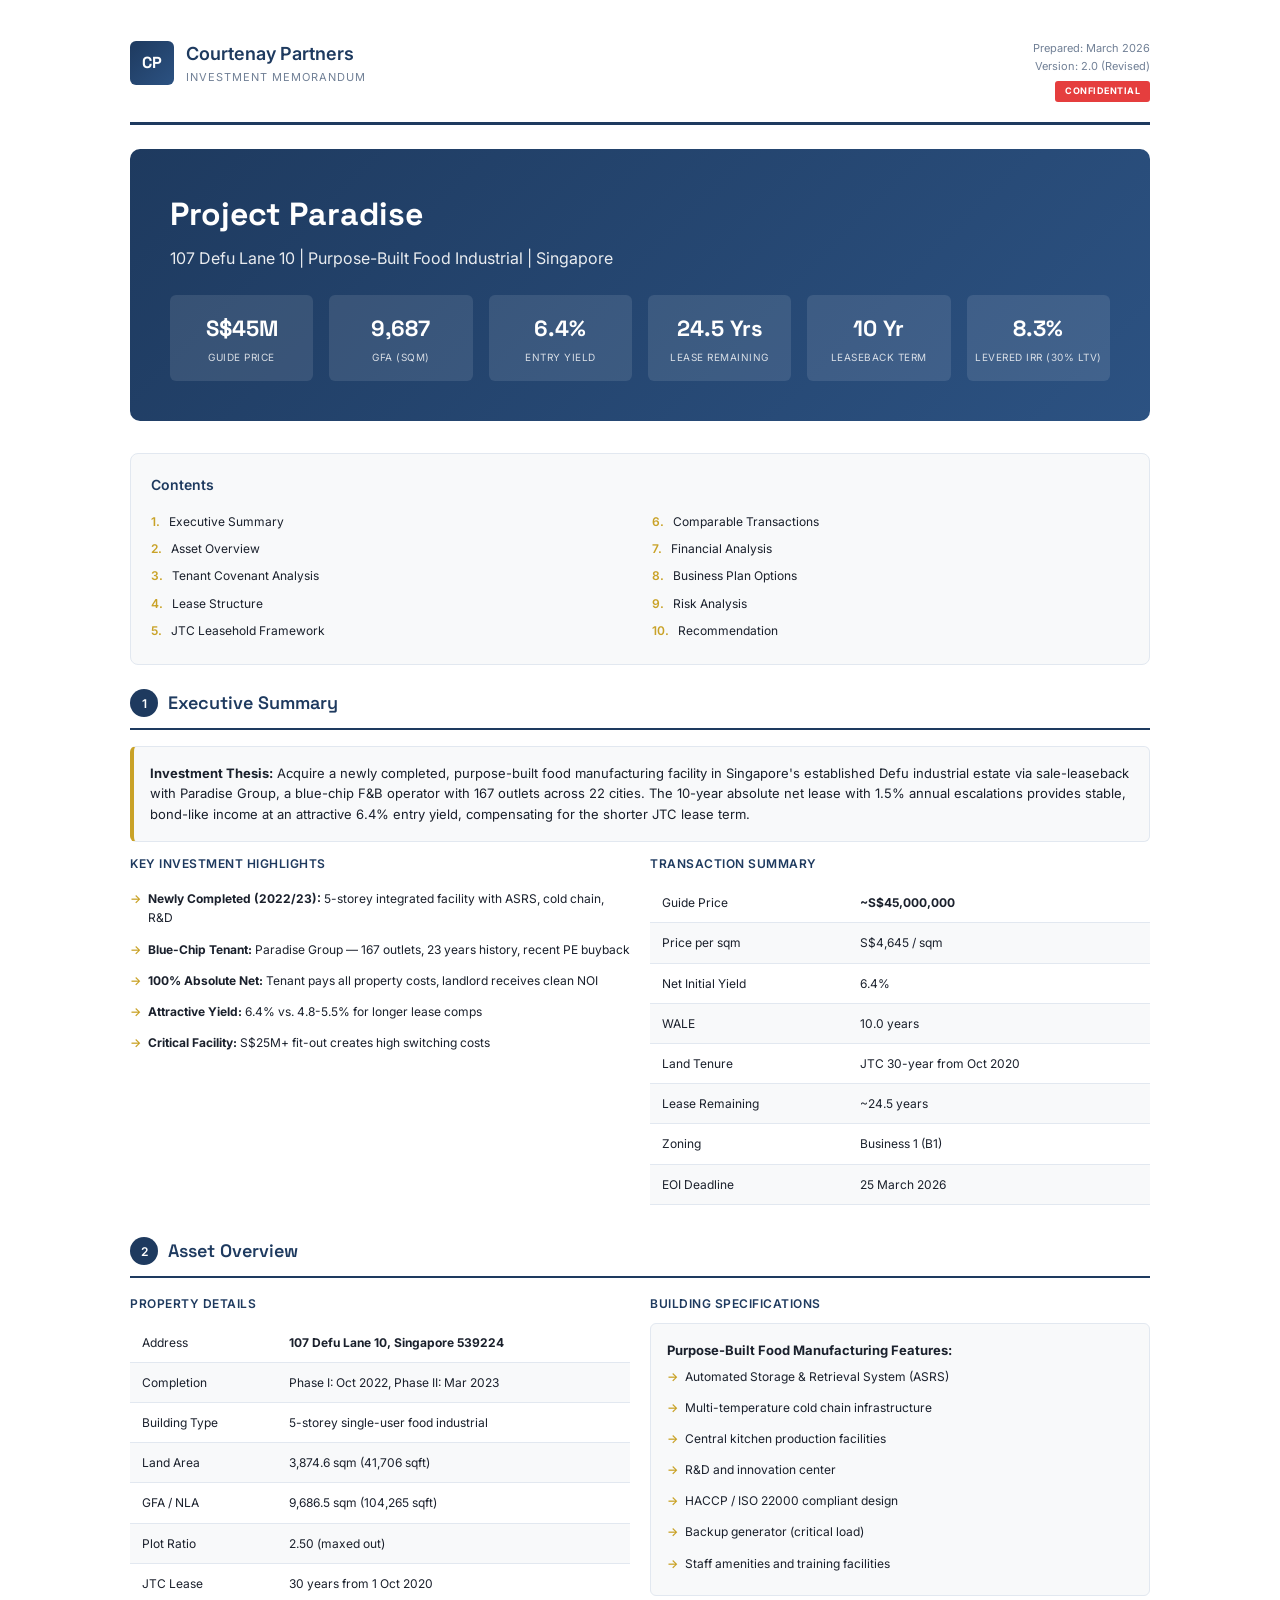
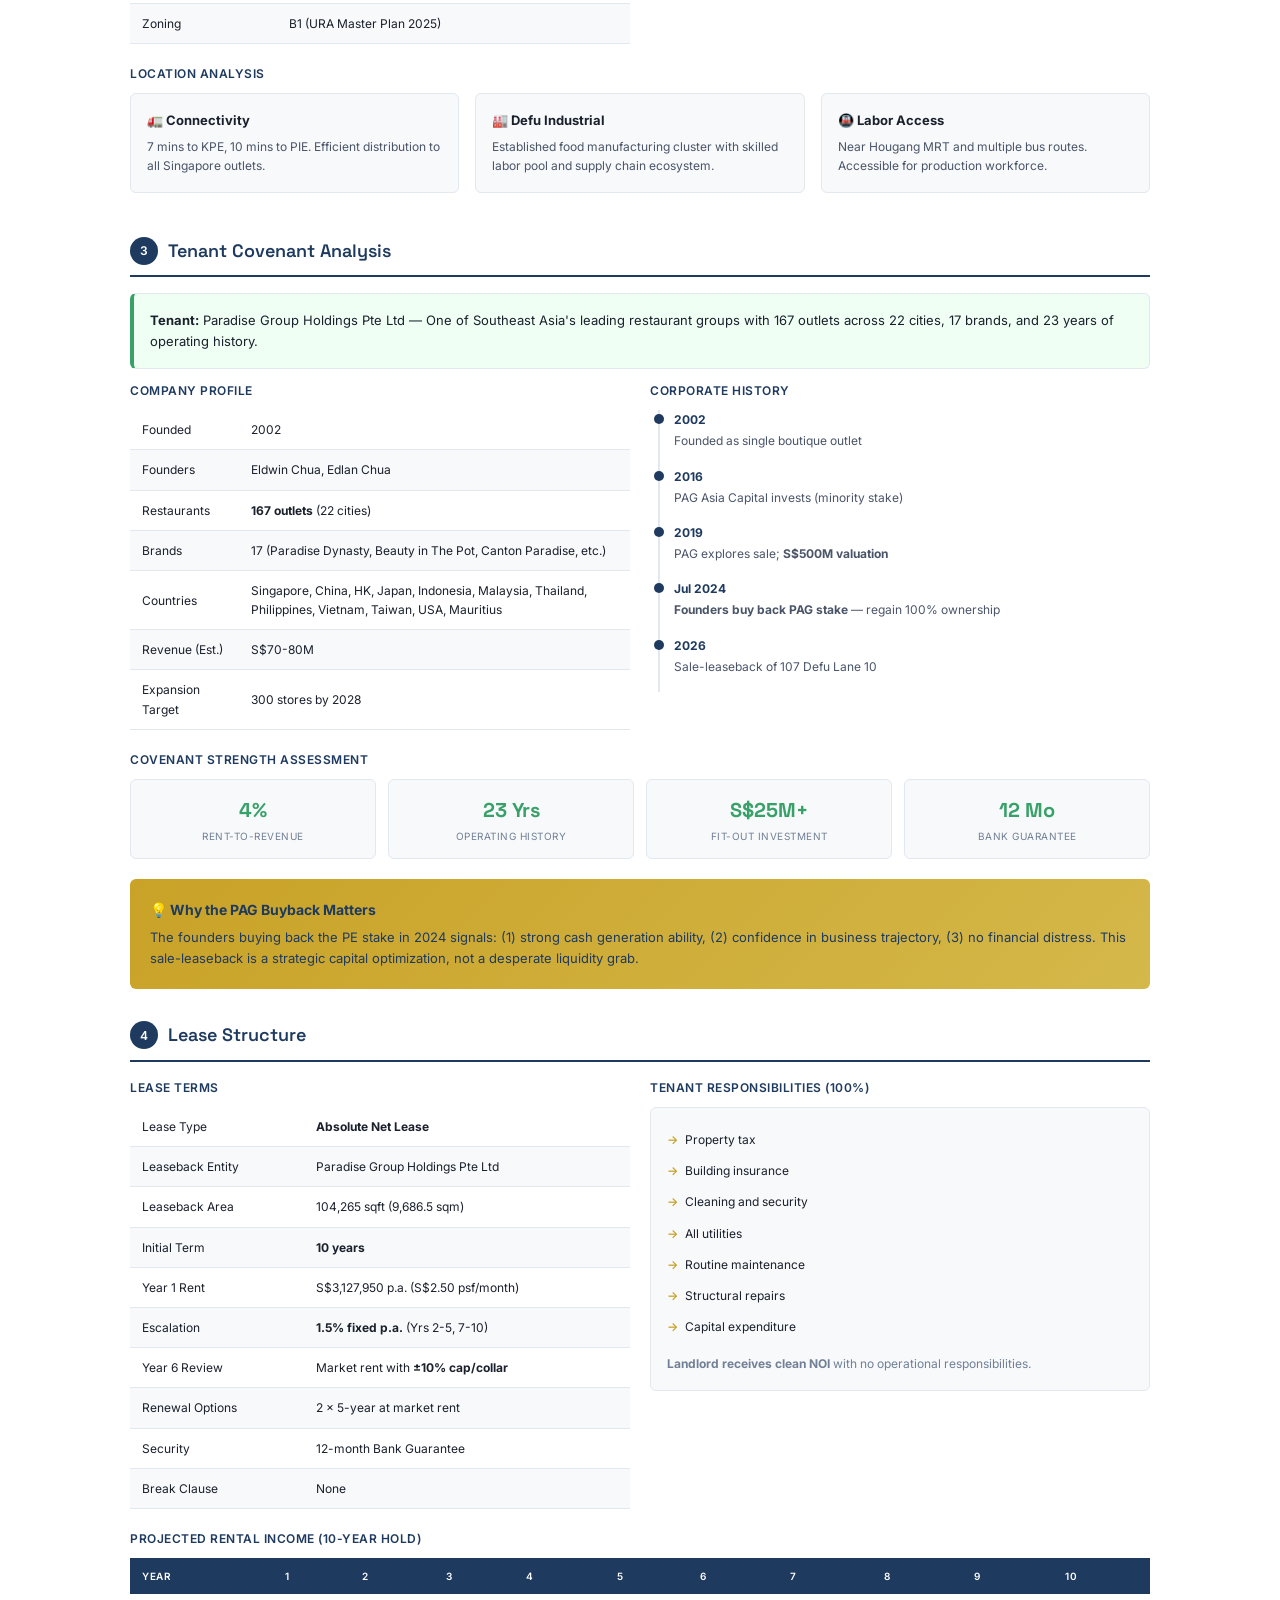
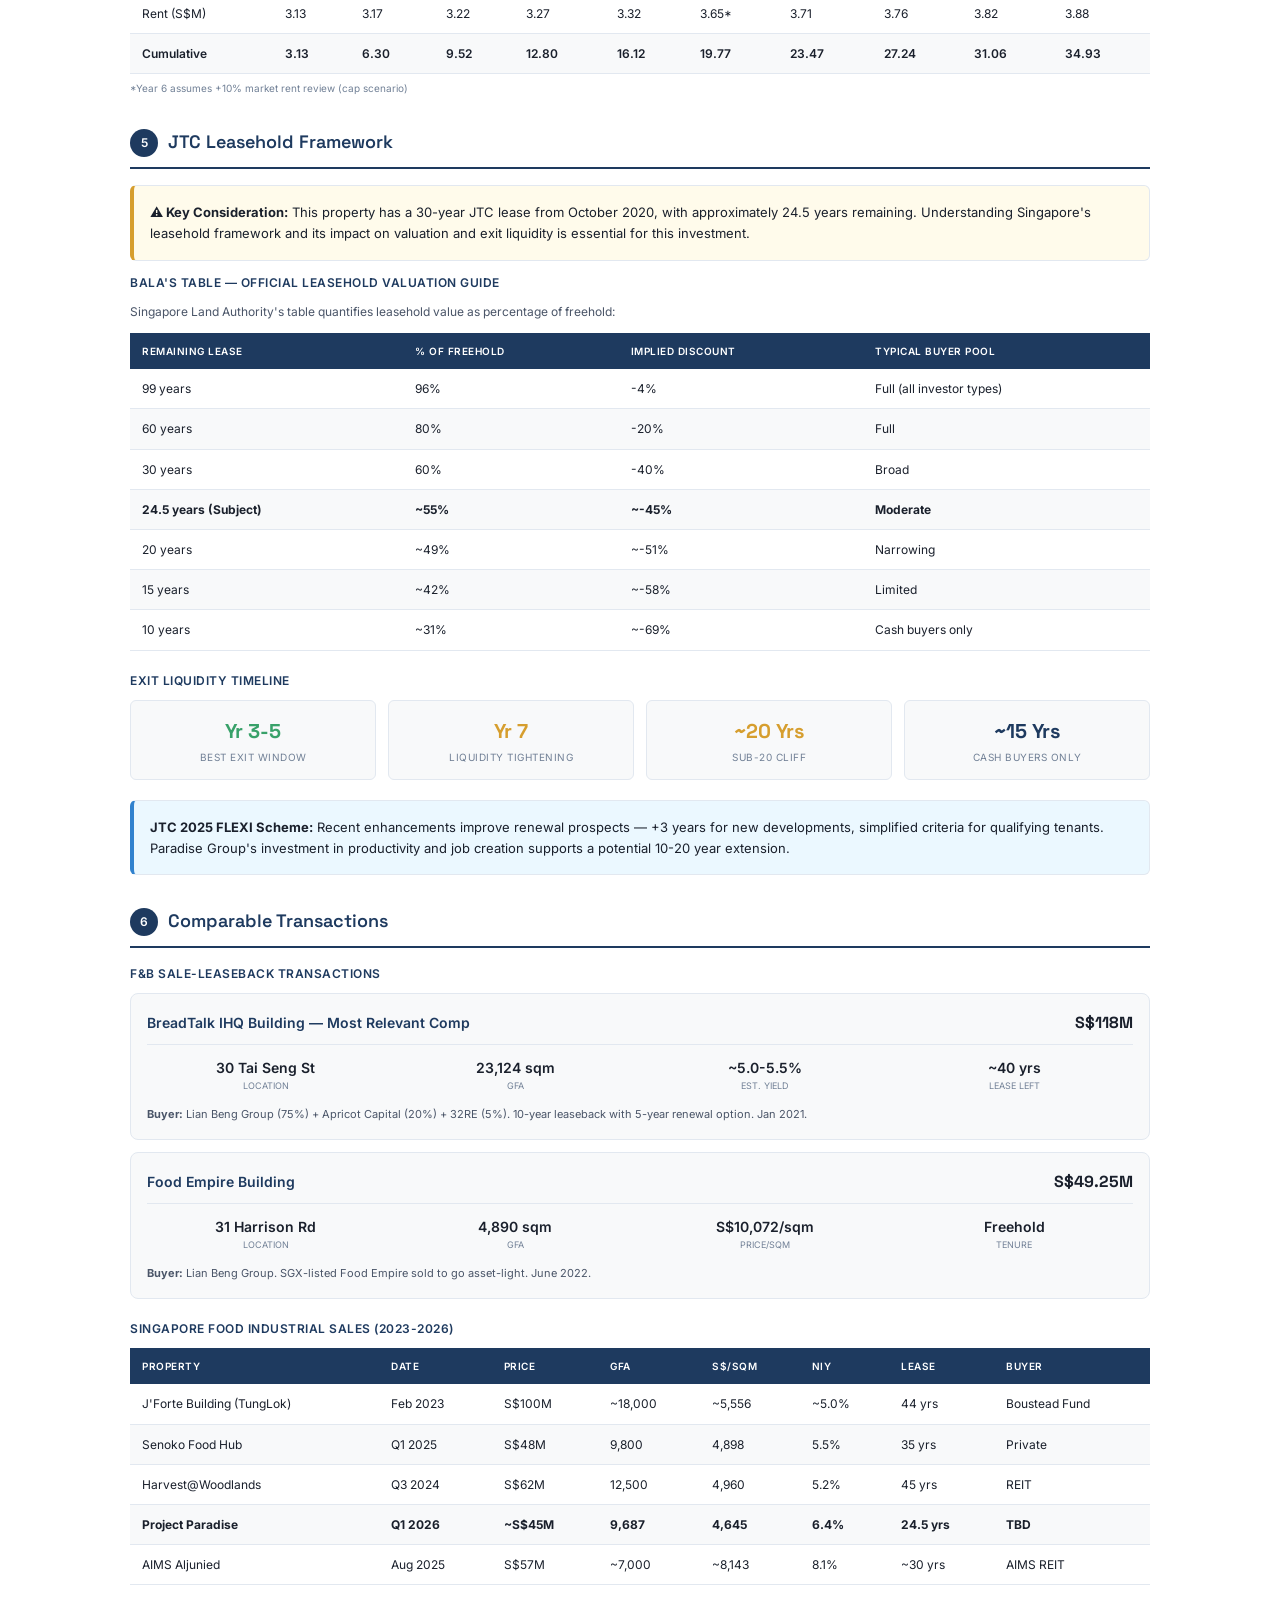
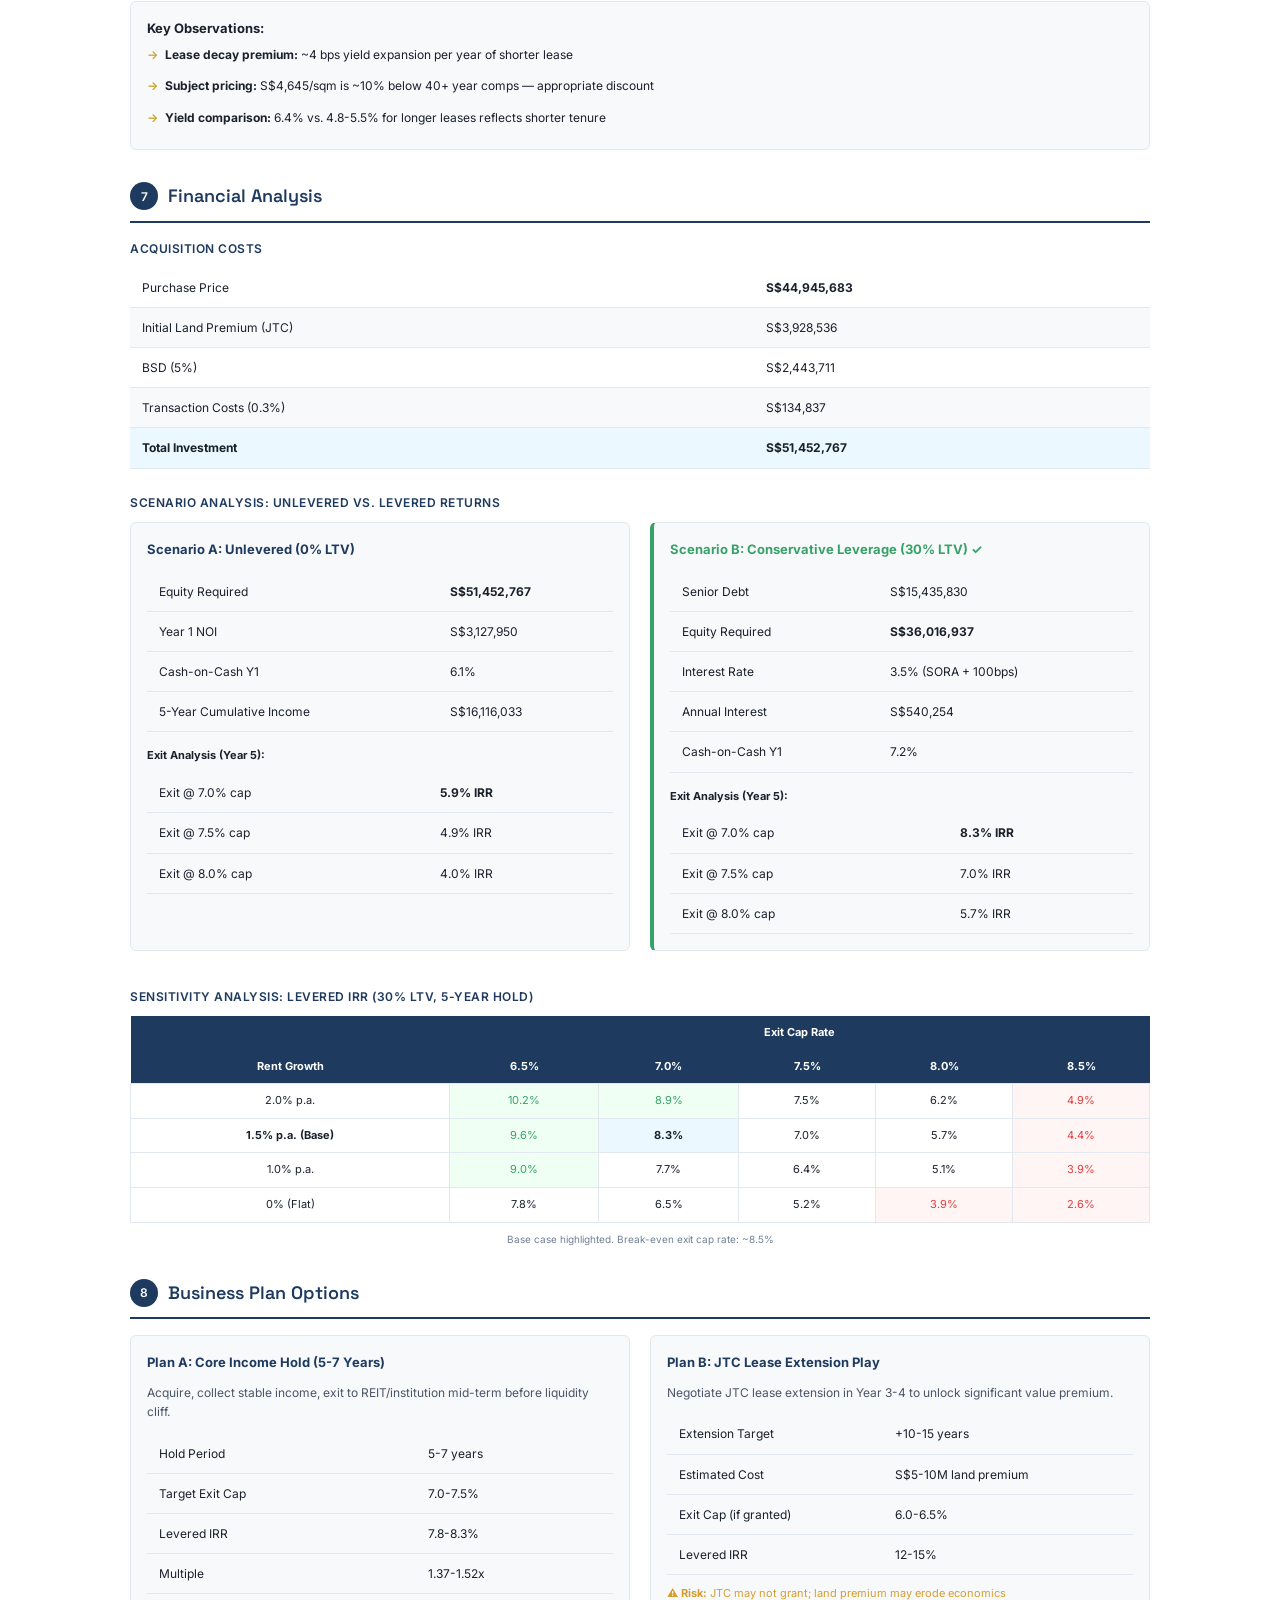
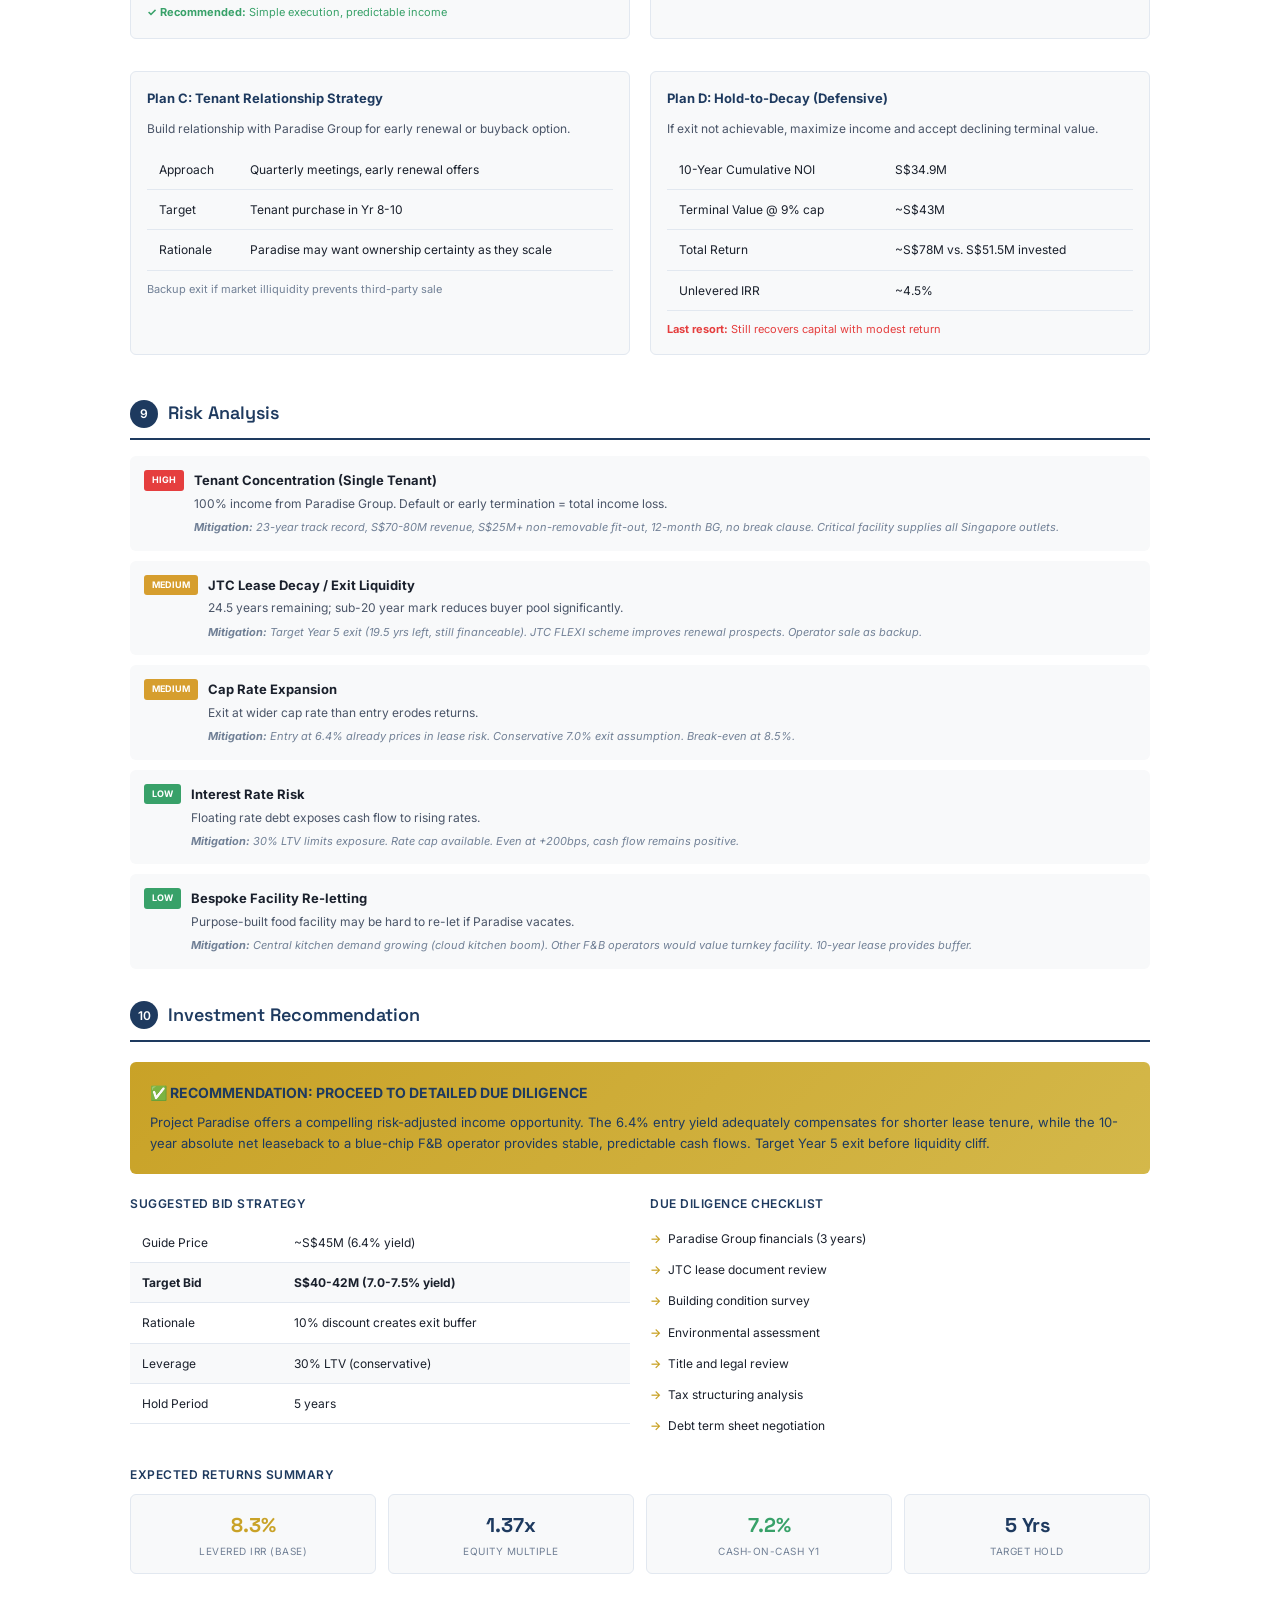
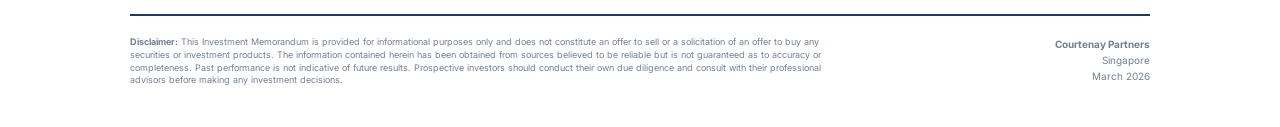
==== im-paradise.html @ b2485e60 "Add comprehensive Project Paradise IM with corrected data, comps, covenant analysis, business plans" ====
<!DOCTYPE html>
<html lang="en">
<head>
    <meta charset="UTF-8">
    <meta name="viewport" content="width=device-width, initial-scale=1.0">
    <title>Project Paradise | Investment Memorandum | Courtenay Partners</title>
    <link rel="preconnect" href="https://fonts.googleapis.com">
    <link rel="preconnect" href="https://fonts.gstatic.com" crossorigin>
    <link href="https://fonts.googleapis.com/css2?family=Space+Grotesk:wght@300;400;500;600;700&family=Inter:wght@300;400;500;600;700&family=JetBrains+Mono:wght@400;500&display=swap" rel="stylesheet">
    <style>
        :root {
            --primary: #1e3a5f;
            --primary-light: #2c5282;
            --accent: #c9a227;
            --accent-light: #d4b84a;
            --bg: #ffffff;
            --bg-alt: #f8f9fa;
            --bg-dark: #1e3a5f;
            --text: #1a202c;
            --text-light: #4a5568;
            --text-muted: #718096;
            --border: #e2e8f0;
            --success: #38a169;
            --warning: #d69e2e;
            --danger: #e53e3e;
            --info: #3182ce;
        }

        * { margin: 0; padding: 0; box-sizing: border-box; }

        body {
            font-family: 'Inter', -apple-system, BlinkMacSystemFont, sans-serif;
            background: var(--bg);
            color: var(--text);
            line-height: 1.6;
            font-size: 13px;
        }

        .page {
            max-width: 1100px;
            margin: 0 auto;
            padding: 40px;
        }

        @media print {
            .page { padding: 20px; }
            .page-break { page-break-before: always; }
            .no-print { display: none; }
        }

        /* Header */
        .im-header {
            display: flex;
            justify-content: space-between;
            align-items: flex-start;
            padding-bottom: 20px;
            border-bottom: 3px solid var(--primary);
            margin-bottom: 24px;
        }

        .im-branding { display: flex; align-items: center; gap: 12px; }

        .im-logo {
            width: 44px; height: 44px;
            background: linear-gradient(135deg, var(--primary) 0%, var(--primary-light) 100%);
            border-radius: 6px;
            display: flex; align-items: center; justify-content: center;
            font-family: 'Space Grotesk', sans-serif;
            font-weight: 700; font-size: 16px; color: white;
        }

        .im-company { font-size: 18px; font-weight: 600; color: var(--primary); }
        .im-type { font-size: 11px; color: var(--text-muted); text-transform: uppercase; letter-spacing: 1px; }

        .im-meta { text-align: right; font-size: 11px; color: var(--text-muted); }

        .im-confidential {
            display: inline-block; padding: 3px 10px;
            background: var(--danger); color: white;
            font-size: 9px; font-weight: 700; text-transform: uppercase;
            letter-spacing: 0.5px; border-radius: 3px; margin-top: 6px;
        }

        /* Cover */
        .cover-section {
            background: linear-gradient(135deg, var(--primary) 0%, var(--primary-light) 100%);
            color: white; padding: 40px; border-radius: 10px; margin-bottom: 32px;
        }

        .cover-title { font-family: 'Space Grotesk', sans-serif; font-size: 32px; font-weight: 700; margin-bottom: 6px; }
        .cover-subtitle { font-size: 16px; opacity: 0.9; margin-bottom: 24px; }

        .cover-kpis { display: grid; grid-template-columns: repeat(6, 1fr); gap: 16px; }

        .cover-kpi {
            text-align: center; padding: 16px 8px;
            background: rgba(255,255,255,0.1); border-radius: 6px;
        }

        .cover-kpi-value { font-family: 'Space Grotesk', sans-serif; font-size: 22px; font-weight: 700; }
        .cover-kpi-label { font-size: 10px; text-transform: uppercase; letter-spacing: 0.5px; opacity: 0.8; margin-top: 2px; }

        /* Sections */
        .section { margin-bottom: 32px; }

        .section-header {
            display: flex; align-items: center; gap: 10px;
            margin-bottom: 16px; padding-bottom: 10px;
            border-bottom: 2px solid var(--primary);
        }

        .section-number {
            width: 28px; height: 28px;
            background: var(--primary); color: white; border-radius: 50%;
            display: flex; align-items: center; justify-content: center;
            font-weight: 600; font-size: 12px;
        }

        .section-title {
            font-family: 'Space Grotesk', sans-serif;
            font-size: 18px; font-weight: 600; color: var(--primary);
        }

        .subsection { margin-bottom: 20px; }

        .subsection-title {
            font-size: 12px; font-weight: 600; color: var(--primary);
            text-transform: uppercase; letter-spacing: 0.5px; margin-bottom: 10px;
        }

        /* Content Boxes */
        .content-box {
            background: var(--bg-alt); border: 1px solid var(--border);
            border-radius: 6px; padding: 16px; margin-bottom: 12px;
        }

        .content-box.highlight { border-left: 4px solid var(--accent); }
        .content-box.warning { border-left: 4px solid var(--warning); background: #fffbeb; }
        .content-box.success { border-left: 4px solid var(--success); background: #f0fff4; }
        .content-box.info { border-left: 4px solid var(--info); background: #ebf8ff; }
        .content-box.danger { border-left: 4px solid var(--danger); background: #fff5f5; }

        /* Grids */
        .grid-2 { display: grid; grid-template-columns: repeat(2, 1fr); gap: 20px; }
        .grid-3 { display: grid; grid-template-columns: repeat(3, 1fr); gap: 16px; }
        .grid-4 { display: grid; grid-template-columns: repeat(4, 1fr); gap: 12px; }

        /* Tables */
        .data-table { width: 100%; border-collapse: collapse; font-size: 12px; }

        .data-table th {
            background: var(--primary); color: white;
            padding: 10px 12px; text-align: left;
            font-weight: 600; font-size: 10px;
            text-transform: uppercase; letter-spacing: 0.5px;
        }

        .data-table td { padding: 10px 12px; border-bottom: 1px solid var(--border); }
        .data-table tr:nth-child(even) { background: var(--bg-alt); }
        .data-table tr:hover { background: #edf2f7; }
        .data-table .highlight-row { background: #ebf8ff; font-weight: 600; }
        .data-table .subject-row { background: #c6f6d5; font-weight: 700; }

        /* Metric Cards */
        .metric-card {
            background: var(--bg-alt); border: 1px solid var(--border);
            border-radius: 6px; padding: 14px; text-align: center;
        }

        .metric-value {
            font-family: 'Space Grotesk', sans-serif;
            font-size: 20px; font-weight: 700; color: var(--primary);
        }

        .metric-label {
            font-size: 10px; color: var(--text-muted);
            text-transform: uppercase; letter-spacing: 0.5px; margin-top: 2px;
        }

        .metric-card.accent .metric-value { color: var(--accent); }
        .metric-card.success .metric-value { color: var(--success); }
        .metric-card.warning .metric-value { color: var(--warning); }

        /* Risk Items */
        .risk-item {
            display: flex; align-items: flex-start; gap: 10px;
            padding: 14px; background: var(--bg-alt); border-radius: 6px; margin-bottom: 10px;
        }

        .risk-level {
            padding: 3px 8px; border-radius: 3px;
            font-size: 9px; font-weight: 700; text-transform: uppercase; white-space: nowrap;
        }

        .risk-level.high { background: var(--danger); color: white; }
        .risk-level.medium { background: var(--warning); color: white; }
        .risk-level.low { background: var(--success); color: white; }

        .risk-content h4 { font-size: 13px; margin-bottom: 3px; }
        .risk-content p { font-size: 12px; color: var(--text-light); margin-bottom: 6px; }
        .risk-mitigation { font-size: 11px; color: var(--text-muted); font-style: italic; }

        /* Callout */
        .callout {
            background: linear-gradient(135deg, var(--accent) 0%, var(--accent-light) 100%);
            color: var(--primary); padding: 20px; border-radius: 6px; margin: 20px 0;
        }

        .callout h4 { font-size: 14px; margin-bottom: 6px; }
        .callout p { font-size: 13px; }

        /* Lists */
        ul.styled-list { list-style: none; padding: 0; }

        ul.styled-list li {
            padding: 6px 0; padding-left: 18px; position: relative; font-size: 12px;
        }

        ul.styled-list li::before {
            content: "→"; position: absolute; left: 0;
            color: var(--accent); font-weight: 600;
        }

        /* Sensitivity Table */
        .sensitivity-table { width: 100%; border-collapse: collapse; font-size: 11px; text-align: center; }
        .sensitivity-table th { background: var(--primary); color: white; padding: 8px; }
        .sensitivity-table td { padding: 8px; border: 1px solid var(--border); }
        .sensitivity-table .base-case { background: #ebf8ff; font-weight: 700; }
        .sensitivity-table .upside { background: #f0fff4; color: var(--success); }
        .sensitivity-table .downside { background: #fff5f5; color: var(--danger); }

        /* Comp Card */
        .comp-card {
            background: var(--bg-alt); border: 1px solid var(--border);
            border-radius: 8px; padding: 16px; margin-bottom: 12px;
        }

        .comp-card-header {
            display: flex; justify-content: space-between; align-items: center;
            margin-bottom: 12px; padding-bottom: 8px; border-bottom: 1px solid var(--border);
        }

        .comp-card-title { font-weight: 600; font-size: 14px; color: var(--primary); }
        .comp-card-price { font-family: 'Space Grotesk', sans-serif; font-weight: 700; font-size: 16px; }

        .comp-card-grid { display: grid; grid-template-columns: repeat(4, 1fr); gap: 12px; }

        .comp-card-metric { text-align: center; }
        .comp-card-metric-value { font-weight: 600; font-size: 14px; }
        .comp-card-metric-label { font-size: 9px; color: var(--text-muted); text-transform: uppercase; }

        /* Timeline */
        .timeline { position: relative; padding-left: 24px; }
        .timeline::before {
            content: ''; position: absolute; left: 8px; top: 0; bottom: 0;
            width: 2px; background: var(--border);
        }

        .timeline-item { position: relative; padding-bottom: 16px; }
        .timeline-item::before {
            content: ''; position: absolute; left: -20px; top: 4px;
            width: 10px; height: 10px; background: var(--primary); border-radius: 50%;
        }

        .timeline-year { font-weight: 700; color: var(--primary); margin-bottom: 2px; font-size: 12px; }
        .timeline-content { font-size: 12px; color: var(--text-light); }

        /* Footer */
        .im-footer {
            margin-top: 40px; padding-top: 20px; border-top: 2px solid var(--primary);
            display: flex; justify-content: space-between; font-size: 10px; color: var(--text-muted);
        }

        .im-disclaimer { max-width: 70%; font-size: 9px; line-height: 1.4; }

        /* Print */
        @media print {
            body { font-size: 11px; }
            .cover-section { padding: 24px; }
            .cover-title { font-size: 24px; }
            .cover-kpis { grid-template-columns: repeat(3, 1fr); }
        }

        /* Responsive */
        @media (max-width: 768px) {
            .grid-2, .grid-3, .grid-4 { grid-template-columns: 1fr; }
            .cover-kpis { grid-template-columns: repeat(2, 1fr); }
        }

        /* TOC */
        .toc {
            background: var(--bg-alt); border: 1px solid var(--border);
            border-radius: 8px; padding: 20px; margin-bottom: 24px;
        }

        .toc-title { font-weight: 600; color: var(--primary); margin-bottom: 12px; font-size: 14px; }
        .toc-list { list-style: none; padding: 0; columns: 2; column-gap: 24px; }
        .toc-list li { padding: 4px 0; font-size: 12px; }
        .toc-list a { color: var(--text); text-decoration: none; }
        .toc-list a:hover { color: var(--primary); text-decoration: underline; }
        .toc-num { color: var(--accent); font-weight: 600; margin-right: 6px; }
    </style>
</head>
<body>
    <div class="page">
        <!-- Header -->
        <header class="im-header">
            <div class="im-branding">
                <div class="im-logo">CP</div>
                <div>
                    <div class="im-company">Courtenay Partners</div>
                    <div class="im-type">Investment Memorandum</div>
                </div>
            </div>
            <div class="im-meta">
                <div>Prepared: March 2026</div>
                <div>Version: 2.0 (Revised)</div>
                <div class="im-confidential">Confidential</div>
            </div>
        </header>

        <!-- Cover -->
        <section class="cover-section">
            <div class="cover-title">Project Paradise</div>
            <div class="cover-subtitle">107 Defu Lane 10 | Purpose-Built Food Industrial | Singapore</div>
            <div class="cover-kpis">
                <div class="cover-kpi">
                    <div class="cover-kpi-value">S$45M</div>
                    <div class="cover-kpi-label">Guide Price</div>
                </div>
                <div class="cover-kpi">
                    <div class="cover-kpi-value">9,687</div>
                    <div class="cover-kpi-label">GFA (sqm)</div>
                </div>
                <div class="cover-kpi">
                    <div class="cover-kpi-value">6.4%</div>
                    <div class="cover-kpi-label">Entry Yield</div>
                </div>
                <div class="cover-kpi">
                    <div class="cover-kpi-value">24.5 Yrs</div>
                    <div class="cover-kpi-label">Lease Remaining</div>
                </div>
                <div class="cover-kpi">
                    <div class="cover-kpi-value">10 Yr</div>
                    <div class="cover-kpi-label">Leaseback Term</div>
                </div>
                <div class="cover-kpi">
                    <div class="cover-kpi-value">8.3%</div>
                    <div class="cover-kpi-label">Levered IRR (30% LTV)</div>
                </div>
            </div>
        </section>

        <!-- Table of Contents -->
        <div class="toc">
            <div class="toc-title">Contents</div>
            <ol class="toc-list">
                <li><a href="#exec"><span class="toc-num">1.</span> Executive Summary</a></li>
                <li><a href="#asset"><span class="toc-num">2.</span> Asset Overview</a></li>
                <li><a href="#tenant"><span class="toc-num">3.</span> Tenant Covenant Analysis</a></li>
                <li><a href="#lease"><span class="toc-num">4.</span> Lease Structure</a></li>
                <li><a href="#jtc"><span class="toc-num">5.</span> JTC Leasehold Framework</a></li>
                <li><a href="#comps"><span class="toc-num">6.</span> Comparable Transactions</a></li>
                <li><a href="#financial"><span class="toc-num">7.</span> Financial Analysis</a></li>
                <li><a href="#business"><span class="toc-num">8.</span> Business Plan Options</a></li>
                <li><a href="#risk"><span class="toc-num">9.</span> Risk Analysis</a></li>
                <li><a href="#recommendation"><span class="toc-num">10.</span> Recommendation</a></li>
            </ol>
        </div>

        <!-- Section 1: Executive Summary -->
        <section class="section" id="exec">
            <div class="section-header">
                <div class="section-number">1</div>
                <div class="section-title">Executive Summary</div>
            </div>

            <div class="content-box highlight">
                <strong>Investment Thesis:</strong> Acquire a newly completed, purpose-built food manufacturing facility in Singapore's established Defu industrial estate via sale-leaseback with Paradise Group, a blue-chip F&B operator with 167 outlets across 22 cities. The 10-year absolute net lease with 1.5% annual escalations provides stable, bond-like income at an attractive 6.4% entry yield, compensating for the shorter JTC lease term.
            </div>

            <div class="grid-2">
                <div>
                    <div class="subsection-title">Key Investment Highlights</div>
                    <ul class="styled-list">
                        <li><strong>Newly Completed (2022/23):</strong> 5-storey integrated facility with ASRS, cold chain, R&D</li>
                        <li><strong>Blue-Chip Tenant:</strong> Paradise Group — 167 outlets, 23 years history, recent PE buyback</li>
                        <li><strong>100% Absolute Net:</strong> Tenant pays all property costs, landlord receives clean NOI</li>
                        <li><strong>Attractive Yield:</strong> 6.4% vs. 4.8-5.5% for longer lease comps</li>
                        <li><strong>Critical Facility:</strong> S$25M+ fit-out creates high switching costs</li>
                    </ul>
                </div>
                <div>
                    <div class="subsection-title">Transaction Summary</div>
                    <table class="data-table">
                        <tr><td>Guide Price</td><td><strong>~S$45,000,000</strong></td></tr>
                        <tr><td>Price per sqm</td><td>S$4,645 / sqm</td></tr>
                        <tr><td>Net Initial Yield</td><td>6.4%</td></tr>
                        <tr><td>WALE</td><td>10.0 years</td></tr>
                        <tr><td>Land Tenure</td><td>JTC 30-year from Oct 2020</td></tr>
                        <tr><td>Lease Remaining</td><td>~24.5 years</td></tr>
                        <tr><td>Zoning</td><td>Business 1 (B1)</td></tr>
                        <tr><td>EOI Deadline</td><td>25 March 2026</td></tr>
                    </table>
                </div>
            </div>
        </section>

        <!-- Section 2: Asset Overview -->
        <section class="section page-break" id="asset">
            <div class="section-header">
                <div class="section-number">2</div>
                <div class="section-title">Asset Overview</div>
            </div>

            <div class="grid-2">
                <div>
                    <div class="subsection-title">Property Details</div>
                    <table class="data-table">
                        <tr><td>Address</td><td><strong>107 Defu Lane 10, Singapore 539224</strong></td></tr>
                        <tr><td>Completion</td><td>Phase I: Oct 2022, Phase II: Mar 2023</td></tr>
                        <tr><td>Building Type</td><td>5-storey single-user food industrial</td></tr>
                        <tr><td>Land Area</td><td>3,874.6 sqm (41,706 sqft)</td></tr>
                        <tr><td>GFA / NLA</td><td>9,686.5 sqm (104,265 sqft)</td></tr>
                        <tr><td>Plot Ratio</td><td>2.50 (maxed out)</td></tr>
                        <tr><td>JTC Lease</td><td>30 years from 1 Oct 2020</td></tr>
                        <tr><td>Zoning</td><td>B1 (URA Master Plan 2025)</td></tr>
                    </table>
                </div>
                <div>
                    <div class="subsection-title">Building Specifications</div>
                    <div class="content-box">
                        <strong>Purpose-Built Food Manufacturing Features:</strong>
                        <ul class="styled-list">
                            <li>Automated Storage & Retrieval System (ASRS)</li>
                            <li>Multi-temperature cold chain infrastructure</li>
                            <li>Central kitchen production facilities</li>
                            <li>R&D and innovation center</li>
                            <li>HACCP / ISO 22000 compliant design</li>
                            <li>Backup generator (critical load)</li>
                            <li>Staff amenities and training facilities</li>
                        </ul>
                    </div>
                </div>
            </div>

            <div class="subsection-title" style="margin-top: 20px;">Location Analysis</div>
            <div class="grid-3">
                <div class="content-box">
                    <strong>🚛 Connectivity</strong>
                    <p style="font-size: 12px; color: var(--text-light); margin-top: 6px;">7 mins to KPE, 10 mins to PIE. Efficient distribution to all Singapore outlets.</p>
                </div>
                <div class="content-box">
                    <strong>🏭 Defu Industrial</strong>
                    <p style="font-size: 12px; color: var(--text-light); margin-top: 6px;">Established food manufacturing cluster with skilled labor pool and supply chain ecosystem.</p>
                </div>
                <div class="content-box">
                    <strong>🚇 Labor Access</strong>
                    <p style="font-size: 12px; color: var(--text-light); margin-top: 6px;">Near Hougang MRT and multiple bus routes. Accessible for production workforce.</p>
                </div>
            </div>
        </section>

        <!-- Section 3: Tenant Covenant -->
        <section class="section page-break" id="tenant">
            <div class="section-header">
                <div class="section-number">3</div>
                <div class="section-title">Tenant Covenant Analysis</div>
            </div>

            <div class="content-box success">
                <strong>Tenant:</strong> Paradise Group Holdings Pte Ltd — One of Southeast Asia's leading restaurant groups with 167 outlets across 22 cities, 17 brands, and 23 years of operating history.
            </div>

            <div class="grid-2">
                <div>
                    <div class="subsection-title">Company Profile</div>
                    <table class="data-table">
                        <tr><td>Founded</td><td>2002</td></tr>
                        <tr><td>Founders</td><td>Eldwin Chua, Edlan Chua</td></tr>
                        <tr><td>Restaurants</td><td><strong>167 outlets</strong> (22 cities)</td></tr>
                        <tr><td>Brands</td><td>17 (Paradise Dynasty, Beauty in The Pot, Canton Paradise, etc.)</td></tr>
                        <tr><td>Countries</td><td>Singapore, China, HK, Japan, Indonesia, Malaysia, Thailand, Philippines, Vietnam, Taiwan, USA, Mauritius</td></tr>
                        <tr><td>Revenue (Est.)</td><td>S$70-80M</td></tr>
                        <tr><td>Expansion Target</td><td>300 stores by 2028</td></tr>
                    </table>
                </div>
                <div>
                    <div class="subsection-title">Corporate History</div>
                    <div class="timeline">
                        <div class="timeline-item">
                            <div class="timeline-year">2002</div>
                            <div class="timeline-content">Founded as single boutique outlet</div>
                        </div>
                        <div class="timeline-item">
                            <div class="timeline-year">2016</div>
                            <div class="timeline-content">PAG Asia Capital invests (minority stake)</div>
                        </div>
                        <div class="timeline-item">
                            <div class="timeline-year">2019</div>
                            <div class="timeline-content">PAG explores sale; <strong>S$500M valuation</strong></div>
                        </div>
                        <div class="timeline-item">
                            <div class="timeline-year">Jul 2024</div>
                            <div class="timeline-content"><strong>Founders buy back PAG stake</strong> — regain 100% ownership</div>
                        </div>
                        <div class="timeline-item">
                            <div class="timeline-year">2026</div>
                            <div class="timeline-content">Sale-leaseback of 107 Defu Lane 10</div>
                        </div>
                    </div>
                </div>
            </div>

            <div class="subsection-title" style="margin-top: 20px;">Covenant Strength Assessment</div>
            <div class="grid-4">
                <div class="metric-card success">
                    <div class="metric-value">4%</div>
                    <div class="metric-label">Rent-to-Revenue</div>
                </div>
                <div class="metric-card success">
                    <div class="metric-value">23 Yrs</div>
                    <div class="metric-label">Operating History</div>
                </div>
                <div class="metric-card success">
                    <div class="metric-value">S$25M+</div>
                    <div class="metric-label">Fit-Out Investment</div>
                </div>
                <div class="metric-card success">
                    <div class="metric-value">12 Mo</div>
                    <div class="metric-label">Bank Guarantee</div>
                </div>
            </div>

            <div class="callout" style="margin-top: 20px;">
                <h4>💡 Why the PAG Buyback Matters</h4>
                <p>The founders buying back the PE stake in 2024 signals: (1) strong cash generation ability, (2) confidence in business trajectory, (3) no financial distress. This sale-leaseback is a strategic capital optimization, not a desperate liquidity grab.</p>
            </div>
        </section>

        <!-- Section 4: Lease Structure -->
        <section class="section" id="lease">
            <div class="section-header">
                <div class="section-number">4</div>
                <div class="section-title">Lease Structure</div>
            </div>

            <div class="grid-2">
                <div>
                    <div class="subsection-title">Lease Terms</div>
                    <table class="data-table">
                        <tr><td>Lease Type</td><td><strong>Absolute Net Lease</strong></td></tr>
                        <tr><td>Leaseback Entity</td><td>Paradise Group Holdings Pte Ltd</td></tr>
                        <tr><td>Leaseback Area</td><td>104,265 sqft (9,686.5 sqm)</td></tr>
                        <tr><td>Initial Term</td><td><strong>10 years</strong></td></tr>
                        <tr><td>Year 1 Rent</td><td>S$3,127,950 p.a. (S$2.50 psf/month)</td></tr>
                        <tr><td>Escalation</td><td><strong>1.5% fixed p.a.</strong> (Yrs 2-5, 7-10)</td></tr>
                        <tr><td>Year 6 Review</td><td>Market rent with <strong>±10% cap/collar</strong></td></tr>
                        <tr><td>Renewal Options</td><td>2 x 5-year at market rent</td></tr>
                        <tr><td>Security</td><td>12-month Bank Guarantee</td></tr>
                        <tr><td>Break Clause</td><td>None</td></tr>
                    </table>
                </div>
                <div>
                    <div class="subsection-title">Tenant Responsibilities (100%)</div>
                    <div class="content-box">
                        <ul class="styled-list">
                            <li>Property tax</li>
                            <li>Building insurance</li>
                            <li>Cleaning and security</li>
                            <li>All utilities</li>
                            <li>Routine maintenance</li>
                            <li>Structural repairs</li>
                            <li>Capital expenditure</li>
                        </ul>
                        <p style="margin-top: 12px; font-size: 12px; color: var(--text-muted);"><strong>Landlord receives clean NOI</strong> with no operational responsibilities.</p>
                    </div>
                </div>
            </div>

            <div class="subsection-title" style="margin-top: 20px;">Projected Rental Income (10-Year Hold)</div>
            <table class="data-table">
                <thead>
                    <tr>
                        <th>Year</th>
                        <th>1</th>
                        <th>2</th>
                        <th>3</th>
                        <th>4</th>
                        <th>5</th>
                        <th>6</th>
                        <th>7</th>
                        <th>8</th>
                        <th>9</th>
                        <th>10</th>
                    </tr>
                </thead>
                <tbody>
                    <tr>
                        <td>Rent (S$M)</td>
                        <td>3.13</td>
                        <td>3.17</td>
                        <td>3.22</td>
                        <td>3.27</td>
                        <td>3.32</td>
                        <td>3.65*</td>
                        <td>3.71</td>
                        <td>3.76</td>
                        <td>3.82</td>
                        <td>3.88</td>
                    </tr>
                    <tr class="highlight-row">
                        <td>Cumulative</td>
                        <td>3.13</td>
                        <td>6.30</td>
                        <td>9.52</td>
                        <td>12.80</td>
                        <td>16.12</td>
                        <td>19.77</td>
                        <td>23.47</td>
                        <td>27.24</td>
                        <td>31.06</td>
                        <td>34.93</td>
                    </tr>
                </tbody>
            </table>
            <p style="font-size: 10px; color: var(--text-muted); margin-top: 6px;">*Year 6 assumes +10% market rent review (cap scenario)</p>
        </section>

        <!-- Section 5: JTC Framework -->
        <section class="section page-break" id="jtc">
            <div class="section-header">
                <div class="section-number">5</div>
                <div class="section-title">JTC Leasehold Framework</div>
            </div>

            <div class="content-box warning">
                <strong>⚠️ Key Consideration:</strong> This property has a 30-year JTC lease from October 2020, with approximately 24.5 years remaining. Understanding Singapore's leasehold framework and its impact on valuation and exit liquidity is essential for this investment.
            </div>

            <div class="subsection-title">Bala's Table — Official Leasehold Valuation Guide</div>
            <p style="font-size: 12px; color: var(--text-light); margin-bottom: 12px;">Singapore Land Authority's table quantifies leasehold value as percentage of freehold:</p>
            
            <table class="data-table">
                <thead>
                    <tr>
                        <th>Remaining Lease</th>
                        <th>% of Freehold</th>
                        <th>Implied Discount</th>
                        <th>Typical Buyer Pool</th>
                    </tr>
                </thead>
                <tbody>
                    <tr><td>99 years</td><td>96%</td><td>-4%</td><td>Full (all investor types)</td></tr>
                    <tr><td>60 years</td><td>80%</td><td>-20%</td><td>Full</td></tr>
                    <tr><td>30 years</td><td>60%</td><td>-40%</td><td>Broad</td></tr>
                    <tr class="highlight-row"><td><strong>24.5 years (Subject)</strong></td><td><strong>~55%</strong></td><td><strong>~-45%</strong></td><td><strong>Moderate</strong></td></tr>
                    <tr><td>20 years</td><td>~49%</td><td>~-51%</td><td>Narrowing</td></tr>
                    <tr><td>15 years</td><td>~42%</td><td>~-58%</td><td>Limited</td></tr>
                    <tr><td>10 years</td><td>~31%</td><td>~-69%</td><td>Cash buyers only</td></tr>
                </tbody>
            </table>

            <div class="subsection-title" style="margin-top: 20px;">Exit Liquidity Timeline</div>
            <div class="grid-4">
                <div class="metric-card success">
                    <div class="metric-value">Yr 3-5</div>
                    <div class="metric-label">Best Exit Window</div>
                </div>
                <div class="metric-card warning">
                    <div class="metric-value">Yr 7</div>
                    <div class="metric-label">Liquidity Tightening</div>
                </div>
                <div class="metric-card warning">
                    <div class="metric-value">~20 Yrs</div>
                    <div class="metric-label">Sub-20 Cliff</div>
                </div>
                <div class="metric-card">
                    <div class="metric-value">~15 Yrs</div>
                    <div class="metric-label">Cash Buyers Only</div>
                </div>
            </div>

            <div class="content-box info" style="margin-top: 20px;">
                <strong>JTC 2025 FLEXI Scheme:</strong> Recent enhancements improve renewal prospects — +3 years for new developments, simplified criteria for qualifying tenants. Paradise Group's investment in productivity and job creation supports a potential 10-20 year extension.
            </div>
        </section>

        <!-- Section 6: Comparables -->
        <section class="section page-break" id="comps">
            <div class="section-header">
                <div class="section-number">6</div>
                <div class="section-title">Comparable Transactions</div>
            </div>

            <div class="subsection-title">F&B Sale-Leaseback Transactions</div>

            <!-- BreadTalk Comp -->
            <div class="comp-card">
                <div class="comp-card-header">
                    <div class="comp-card-title">BreadTalk IHQ Building — Most Relevant Comp</div>
                    <div class="comp-card-price">S$118M</div>
                </div>
                <div class="comp-card-grid">
                    <div class="comp-card-metric">
                        <div class="comp-card-metric-value">30 Tai Seng St</div>
                        <div class="comp-card-metric-label">Location</div>
                    </div>
                    <div class="comp-card-metric">
                        <div class="comp-card-metric-value">23,124 sqm</div>
                        <div class="comp-card-metric-label">GFA</div>
                    </div>
                    <div class="comp-card-metric">
                        <div class="comp-card-metric-value">~5.0-5.5%</div>
                        <div class="comp-card-metric-label">Est. Yield</div>
                    </div>
                    <div class="comp-card-metric">
                        <div class="comp-card-metric-value">~40 yrs</div>
                        <div class="comp-card-metric-label">Lease Left</div>
                    </div>
                </div>
                <p style="font-size: 11px; color: var(--text-light); margin-top: 12px;"><strong>Buyer:</strong> Lian Beng Group (75%) + Apricot Capital (20%) + 32RE (5%). 10-year leaseback with 5-year renewal option. Jan 2021.</p>
            </div>

            <!-- Food Empire Comp -->
            <div class="comp-card">
                <div class="comp-card-header">
                    <div class="comp-card-title">Food Empire Building</div>
                    <div class="comp-card-price">S$49.25M</div>
                </div>
                <div class="comp-card-grid">
                    <div class="comp-card-metric">
                        <div class="comp-card-metric-value">31 Harrison Rd</div>
                        <div class="comp-card-metric-label">Location</div>
                    </div>
                    <div class="comp-card-metric">
                        <div class="comp-card-metric-value">4,890 sqm</div>
                        <div class="comp-card-metric-label">GFA</div>
                    </div>
                    <div class="comp-card-metric">
                        <div class="comp-card-metric-value">S$10,072/sqm</div>
                        <div class="comp-card-metric-label">Price/sqm</div>
                    </div>
                    <div class="comp-card-metric">
                        <div class="comp-card-metric-value">Freehold</div>
                        <div class="comp-card-metric-label">Tenure</div>
                    </div>
                </div>
                <p style="font-size: 11px; color: var(--text-light); margin-top: 12px;"><strong>Buyer:</strong> Lian Beng Group. SGX-listed Food Empire sold to go asset-light. June 2022.</p>
            </div>

            <div class="subsection-title" style="margin-top: 20px;">Singapore Food Industrial Sales (2023-2026)</div>
            <table class="data-table">
                <thead>
                    <tr>
                        <th>Property</th>
                        <th>Date</th>
                        <th>Price</th>
                        <th>GFA</th>
                        <th>S$/sqm</th>
                        <th>NIY</th>
                        <th>Lease</th>
                        <th>Buyer</th>
                    </tr>
                </thead>
                <tbody>
                    <tr>
                        <td>J'Forte Building (TungLok)</td>
                        <td>Feb 2023</td>
                        <td>S$100M</td>
                        <td>~18,000</td>
                        <td>~5,556</td>
                        <td>~5.0%</td>
                        <td>44 yrs</td>
                        <td>Boustead Fund</td>
                    </tr>
                    <tr>
                        <td>Senoko Food Hub</td>
                        <td>Q1 2025</td>
                        <td>S$48M</td>
                        <td>9,800</td>
                        <td>4,898</td>
                        <td>5.5%</td>
                        <td>35 yrs</td>
                        <td>Private</td>
                    </tr>
                    <tr>
                        <td>Harvest@Woodlands</td>
                        <td>Q3 2024</td>
                        <td>S$62M</td>
                        <td>12,500</td>
                        <td>4,960</td>
                        <td>5.2%</td>
                        <td>45 yrs</td>
                        <td>REIT</td>
                    </tr>
                    <tr class="subject-row">
                        <td><strong>Project Paradise</strong></td>
                        <td><strong>Q1 2026</strong></td>
                        <td><strong>~S$45M</strong></td>
                        <td><strong>9,687</strong></td>
                        <td><strong>4,645</strong></td>
                        <td><strong>6.4%</strong></td>
                        <td><strong>24.5 yrs</strong></td>
                        <td><strong>TBD</strong></td>
                    </tr>
                    <tr>
                        <td>AIMS Aljunied</td>
                        <td>Aug 2025</td>
                        <td>S$57M</td>
                        <td>~7,000</td>
                        <td>~8,143</td>
                        <td>8.1%</td>
                        <td>~30 yrs</td>
                        <td>AIMS REIT</td>
                    </tr>
                </tbody>
            </table>

            <div class="content-box" style="margin-top: 16px;">
                <strong>Key Observations:</strong>
                <ul class="styled-list">
                    <li><strong>Lease decay premium:</strong> ~4 bps yield expansion per year of shorter lease</li>
                    <li><strong>Subject pricing:</strong> S$4,645/sqm is ~10% below 40+ year comps — appropriate discount</li>
                    <li><strong>Yield comparison:</strong> 6.4% vs. 4.8-5.5% for longer leases reflects shorter tenure</li>
                </ul>
            </div>
        </section>

        <!-- Section 7: Financial Analysis -->
        <section class="section page-break" id="financial">
            <div class="section-header">
                <div class="section-number">7</div>
                <div class="section-title">Financial Analysis</div>
            </div>

            <div class="subsection-title">Acquisition Costs</div>
            <table class="data-table">
                <tr><td>Purchase Price</td><td><strong>S$44,945,683</strong></td></tr>
                <tr><td>Initial Land Premium (JTC)</td><td>S$3,928,536</td></tr>
                <tr><td>BSD (5%)</td><td>S$2,443,711</td></tr>
                <tr><td>Transaction Costs (0.3%)</td><td>S$134,837</td></tr>
                <tr class="highlight-row"><td><strong>Total Investment</strong></td><td><strong>S$51,452,767</strong></td></tr>
            </table>

            <div class="subsection-title" style="margin-top: 24px;">Scenario Analysis: Unlevered vs. Levered Returns</div>
            <div class="grid-2">
                <!-- Scenario A: Unlevered -->
                <div class="content-box">
                    <h4 style="color: var(--primary); margin-bottom: 12px;">Scenario A: Unlevered (0% LTV)</h4>
                    <table class="data-table">
                        <tr><td>Equity Required</td><td><strong>S$51,452,767</strong></td></tr>
                        <tr><td>Year 1 NOI</td><td>S$3,127,950</td></tr>
                        <tr><td>Cash-on-Cash Y1</td><td>6.1%</td></tr>
                        <tr><td>5-Year Cumulative Income</td><td>S$16,116,033</td></tr>
                    </table>
                    <div style="margin-top: 12px;">
                        <strong style="font-size: 11px;">Exit Analysis (Year 5):</strong>
                        <table class="data-table" style="margin-top: 8px;">
                            <tr><td>Exit @ 7.0% cap</td><td><strong>5.9% IRR</strong></td></tr>
                            <tr><td>Exit @ 7.5% cap</td><td>4.9% IRR</td></tr>
                            <tr><td>Exit @ 8.0% cap</td><td>4.0% IRR</td></tr>
                        </table>
                    </div>
                </div>

                <!-- Scenario B: 30% LTV -->
                <div class="content-box" style="border-left: 4px solid var(--success);">
                    <h4 style="color: var(--success); margin-bottom: 12px;">Scenario B: Conservative Leverage (30% LTV) ✓</h4>
                    <table class="data-table">
                        <tr><td>Senior Debt</td><td>S$15,435,830</td></tr>
                        <tr><td>Equity Required</td><td><strong>S$36,016,937</strong></td></tr>
                        <tr><td>Interest Rate</td><td>3.5% (SORA + 100bps)</td></tr>
                        <tr><td>Annual Interest</td><td>S$540,254</td></tr>
                        <tr><td>Cash-on-Cash Y1</td><td>7.2%</td></tr>
                    </table>
                    <div style="margin-top: 12px;">
                        <strong style="font-size: 11px;">Exit Analysis (Year 5):</strong>
                        <table class="data-table" style="margin-top: 8px;">
                            <tr><td>Exit @ 7.0% cap</td><td><strong>8.3% IRR</strong></td></tr>
                            <tr><td>Exit @ 7.5% cap</td><td>7.0% IRR</td></tr>
                            <tr><td>Exit @ 8.0% cap</td><td>5.7% IRR</td></tr>
                        </table>
                    </div>
                </div>
            </div>

            <div class="subsection-title" style="margin-top: 24px;">Sensitivity Analysis: Levered IRR (30% LTV, 5-Year Hold)</div>
            <table class="sensitivity-table">
                <thead>
                    <tr>
                        <th></th>
                        <th colspan="5">Exit Cap Rate</th>
                    </tr>
                    <tr>
                        <th>Rent Growth</th>
                        <th>6.5%</th>
                        <th>7.0%</th>
                        <th>7.5%</th>
                        <th>8.0%</th>
                        <th>8.5%</th>
                    </tr>
                </thead>
                <tbody>
                    <tr>
                        <td>2.0% p.a.</td>
                        <td class="upside">10.2%</td>
                        <td class="upside">8.9%</td>
                        <td>7.5%</td>
                        <td>6.2%</td>
                        <td class="downside">4.9%</td>
                    </tr>
                    <tr>
                        <td><strong>1.5% p.a. (Base)</strong></td>
                        <td class="upside">9.6%</td>
                        <td class="base-case">8.3%</td>
                        <td>7.0%</td>
                        <td>5.7%</td>
                        <td class="downside">4.4%</td>
                    </tr>
                    <tr>
                        <td>1.0% p.a.</td>
                        <td class="upside">9.0%</td>
                        <td>7.7%</td>
                        <td>6.4%</td>
                        <td>5.1%</td>
                        <td class="downside">3.9%</td>
                    </tr>
                    <tr>
                        <td>0% (Flat)</td>
                        <td>7.8%</td>
                        <td>6.5%</td>
                        <td>5.2%</td>
                        <td class="downside">3.9%</td>
                        <td class="downside">2.6%</td>
                    </tr>
                </tbody>
            </table>
            <p style="font-size: 10px; color: var(--text-muted); text-align: center; margin-top: 8px;">Base case highlighted. Break-even exit cap rate: ~8.5%</p>
        </section>

        <!-- Section 8: Business Plans -->
        <section class="section page-break" id="business">
            <div class="section-header">
                <div class="section-number">8</div>
                <div class="section-title">Business Plan Options</div>
            </div>

            <div class="grid-2">
                <!-- Plan A -->
                <div class="content-box">
                    <h4 style="color: var(--primary); margin-bottom: 10px;">Plan A: Core Income Hold (5-7 Years)</h4>
                    <p style="font-size: 12px; color: var(--text-light); margin-bottom: 12px;">Acquire, collect stable income, exit to REIT/institution mid-term before liquidity cliff.</p>
                    <table class="data-table">
                        <tr><td>Hold Period</td><td>5-7 years</td></tr>
                        <tr><td>Target Exit Cap</td><td>7.0-7.5%</td></tr>
                        <tr><td>Levered IRR</td><td>7.8-8.3%</td></tr>
                        <tr><td>Multiple</td><td>1.37-1.52x</td></tr>
                    </table>
                    <p style="font-size: 11px; color: var(--success); margin-top: 10px;"><strong>✓ Recommended:</strong> Simple execution, predictable income</p>
                </div>

                <!-- Plan B -->
                <div class="content-box">
                    <h4 style="color: var(--primary); margin-bottom: 10px;">Plan B: JTC Lease Extension Play</h4>
                    <p style="font-size: 12px; color: var(--text-light); margin-bottom: 12px;">Negotiate JTC lease extension in Year 3-4 to unlock significant value premium.</p>
                    <table class="data-table">
                        <tr><td>Extension Target</td><td>+10-15 years</td></tr>
                        <tr><td>Estimated Cost</td><td>S$5-10M land premium</td></tr>
                        <tr><td>Exit Cap (if granted)</td><td>6.0-6.5%</td></tr>
                        <tr><td>Levered IRR</td><td>12-15%</td></tr>
                    </table>
                    <p style="font-size: 11px; color: var(--warning); margin-top: 10px;"><strong>⚠ Risk:</strong> JTC may not grant; land premium may erode economics</p>
                </div>

                <!-- Plan C -->
                <div class="content-box">
                    <h4 style="color: var(--primary); margin-bottom: 10px;">Plan C: Tenant Relationship Strategy</h4>
                    <p style="font-size: 12px; color: var(--text-light); margin-bottom: 12px;">Build relationship with Paradise Group for early renewal or buyback option.</p>
                    <table class="data-table">
                        <tr><td>Approach</td><td>Quarterly meetings, early renewal offers</td></tr>
                        <tr><td>Target</td><td>Tenant purchase in Yr 8-10</td></tr>
                        <tr><td>Rationale</td><td>Paradise may want ownership certainty as they scale</td></tr>
                    </table>
                    <p style="font-size: 11px; color: var(--text-muted); margin-top: 10px;">Backup exit if market illiquidity prevents third-party sale</p>
                </div>

                <!-- Plan D -->
                <div class="content-box">
                    <h4 style="color: var(--primary); margin-bottom: 10px;">Plan D: Hold-to-Decay (Defensive)</h4>
                    <p style="font-size: 12px; color: var(--text-light); margin-bottom: 12px;">If exit not achievable, maximize income and accept declining terminal value.</p>
                    <table class="data-table">
                        <tr><td>10-Year Cumulative NOI</td><td>S$34.9M</td></tr>
                        <tr><td>Terminal Value @ 9% cap</td><td>~S$43M</td></tr>
                        <tr><td>Total Return</td><td>~S$78M vs. S$51.5M invested</td></tr>
                        <tr><td>Unlevered IRR</td><td>~4.5%</td></tr>
                    </table>
                    <p style="font-size: 11px; color: var(--danger); margin-top: 10px;"><strong>Last resort:</strong> Still recovers capital with modest return</p>
                </div>
            </div>
        </section>

        <!-- Section 9: Risk Analysis -->
        <section class="section page-break" id="risk">
            <div class="section-header">
                <div class="section-number">9</div>
                <div class="section-title">Risk Analysis</div>
            </div>

            <div class="risk-item">
                <div class="risk-level high">HIGH</div>
                <div class="risk-content">
                    <h4>Tenant Concentration (Single Tenant)</h4>
                    <p>100% income from Paradise Group. Default or early termination = total income loss.</p>
                    <div class="risk-mitigation"><strong>Mitigation:</strong> 23-year track record, S$70-80M revenue, S$25M+ non-removable fit-out, 12-month BG, no break clause. Critical facility supplies all Singapore outlets.</div>
                </div>
            </div>

            <div class="risk-item">
                <div class="risk-level medium">MEDIUM</div>
                <div class="risk-content">
                    <h4>JTC Lease Decay / Exit Liquidity</h4>
                    <p>24.5 years remaining; sub-20 year mark reduces buyer pool significantly.</p>
                    <div class="risk-mitigation"><strong>Mitigation:</strong> Target Year 5 exit (19.5 yrs left, still financeable). JTC FLEXI scheme improves renewal prospects. Operator sale as backup.</div>
                </div>
            </div>

            <div class="risk-item">
                <div class="risk-level medium">MEDIUM</div>
                <div class="risk-content">
                    <h4>Cap Rate Expansion</h4>
                    <p>Exit at wider cap rate than entry erodes returns.</p>
                    <div class="risk-mitigation"><strong>Mitigation:</strong> Entry at 6.4% already prices in lease risk. Conservative 7.0% exit assumption. Break-even at 8.5%.</div>
                </div>
            </div>

            <div class="risk-item">
                <div class="risk-level low">LOW</div>
                <div class="risk-content">
                    <h4>Interest Rate Risk</h4>
                    <p>Floating rate debt exposes cash flow to rising rates.</p>
                    <div class="risk-mitigation"><strong>Mitigation:</strong> 30% LTV limits exposure. Rate cap available. Even at +200bps, cash flow remains positive.</div>
                </div>
            </div>

            <div class="risk-item">
                <div class="risk-level low">LOW</div>
                <div class="risk-content">
                    <h4>Bespoke Facility Re-letting</h4>
                    <p>Purpose-built food facility may be hard to re-let if Paradise vacates.</p>
                    <div class="risk-mitigation"><strong>Mitigation:</strong> Central kitchen demand growing (cloud kitchen boom). Other F&B operators would value turnkey facility. 10-year lease provides buffer.</div>
                </div>
            </div>
        </section>

        <!-- Section 10: Recommendation -->
        <section class="section" id="recommendation">
            <div class="section-header">
                <div class="section-number">10</div>
                <div class="section-title">Investment Recommendation</div>
            </div>

            <div class="callout">
                <h4>✅ RECOMMENDATION: PROCEED TO DETAILED DUE DILIGENCE</h4>
                <p style="margin-top: 8px;">Project Paradise offers a compelling risk-adjusted income opportunity. The 6.4% entry yield adequately compensates for shorter lease tenure, while the 10-year absolute net leaseback to a blue-chip F&B operator provides stable, predictable cash flows. Target Year 5 exit before liquidity cliff.</p>
            </div>

            <div class="grid-2">
                <div>
                    <div class="subsection-title">Suggested Bid Strategy</div>
                    <table class="data-table">
                        <tr><td>Guide Price</td><td>~S$45M (6.4% yield)</td></tr>
                        <tr class="highlight-row"><td><strong>Target Bid</strong></td><td><strong>S$40-42M (7.0-7.5% yield)</strong></td></tr>
                        <tr><td>Rationale</td><td>10% discount creates exit buffer</td></tr>
                        <tr><td>Leverage</td><td>30% LTV (conservative)</td></tr>
                        <tr><td>Hold Period</td><td>5 years</td></tr>
                    </table>
                </div>
                <div>
                    <div class="subsection-title">Due Diligence Checklist</div>
                    <ul class="styled-list">
                        <li>Paradise Group financials (3 years)</li>
                        <li>JTC lease document review</li>
                        <li>Building condition survey</li>
                        <li>Environmental assessment</li>
                        <li>Title and legal review</li>
                        <li>Tax structuring analysis</li>
                        <li>Debt term sheet negotiation</li>
                    </ul>
                </div>
            </div>

            <div class="subsection-title" style="margin-top: 24px;">Expected Returns Summary</div>
            <div class="grid-4">
                <div class="metric-card accent">
                    <div class="metric-value">8.3%</div>
                    <div class="metric-label">Levered IRR (Base)</div>
                </div>
                <div class="metric-card">
                    <div class="metric-value">1.37x</div>
                    <div class="metric-label">Equity Multiple</div>
                </div>
                <div class="metric-card success">
                    <div class="metric-value">7.2%</div>
                    <div class="metric-label">Cash-on-Cash Y1</div>
                </div>
                <div class="metric-card">
                    <div class="metric-value">5 Yrs</div>
                    <div class="metric-label">Target Hold</div>
                </div>
            </div>
        </section>

        <!-- Footer -->
        <footer class="im-footer">
            <div class="im-disclaimer">
                <strong>Disclaimer:</strong> This Investment Memorandum is provided for informational purposes only and does not constitute an offer to sell or a solicitation of an offer to buy any securities or investment products. The information contained herein has been obtained from sources believed to be reliable but is not guaranteed as to accuracy or completeness. Past performance is not indicative of future results. Prospective investors should conduct their own due diligence and consult with their professional advisors before making any investment decisions.
            </div>
            <div style="text-align: right;">
                <strong>Courtenay Partners</strong><br>
                Singapore<br>
                March 2026
            </div>
        </footer>
    </div>
</body>
</html>
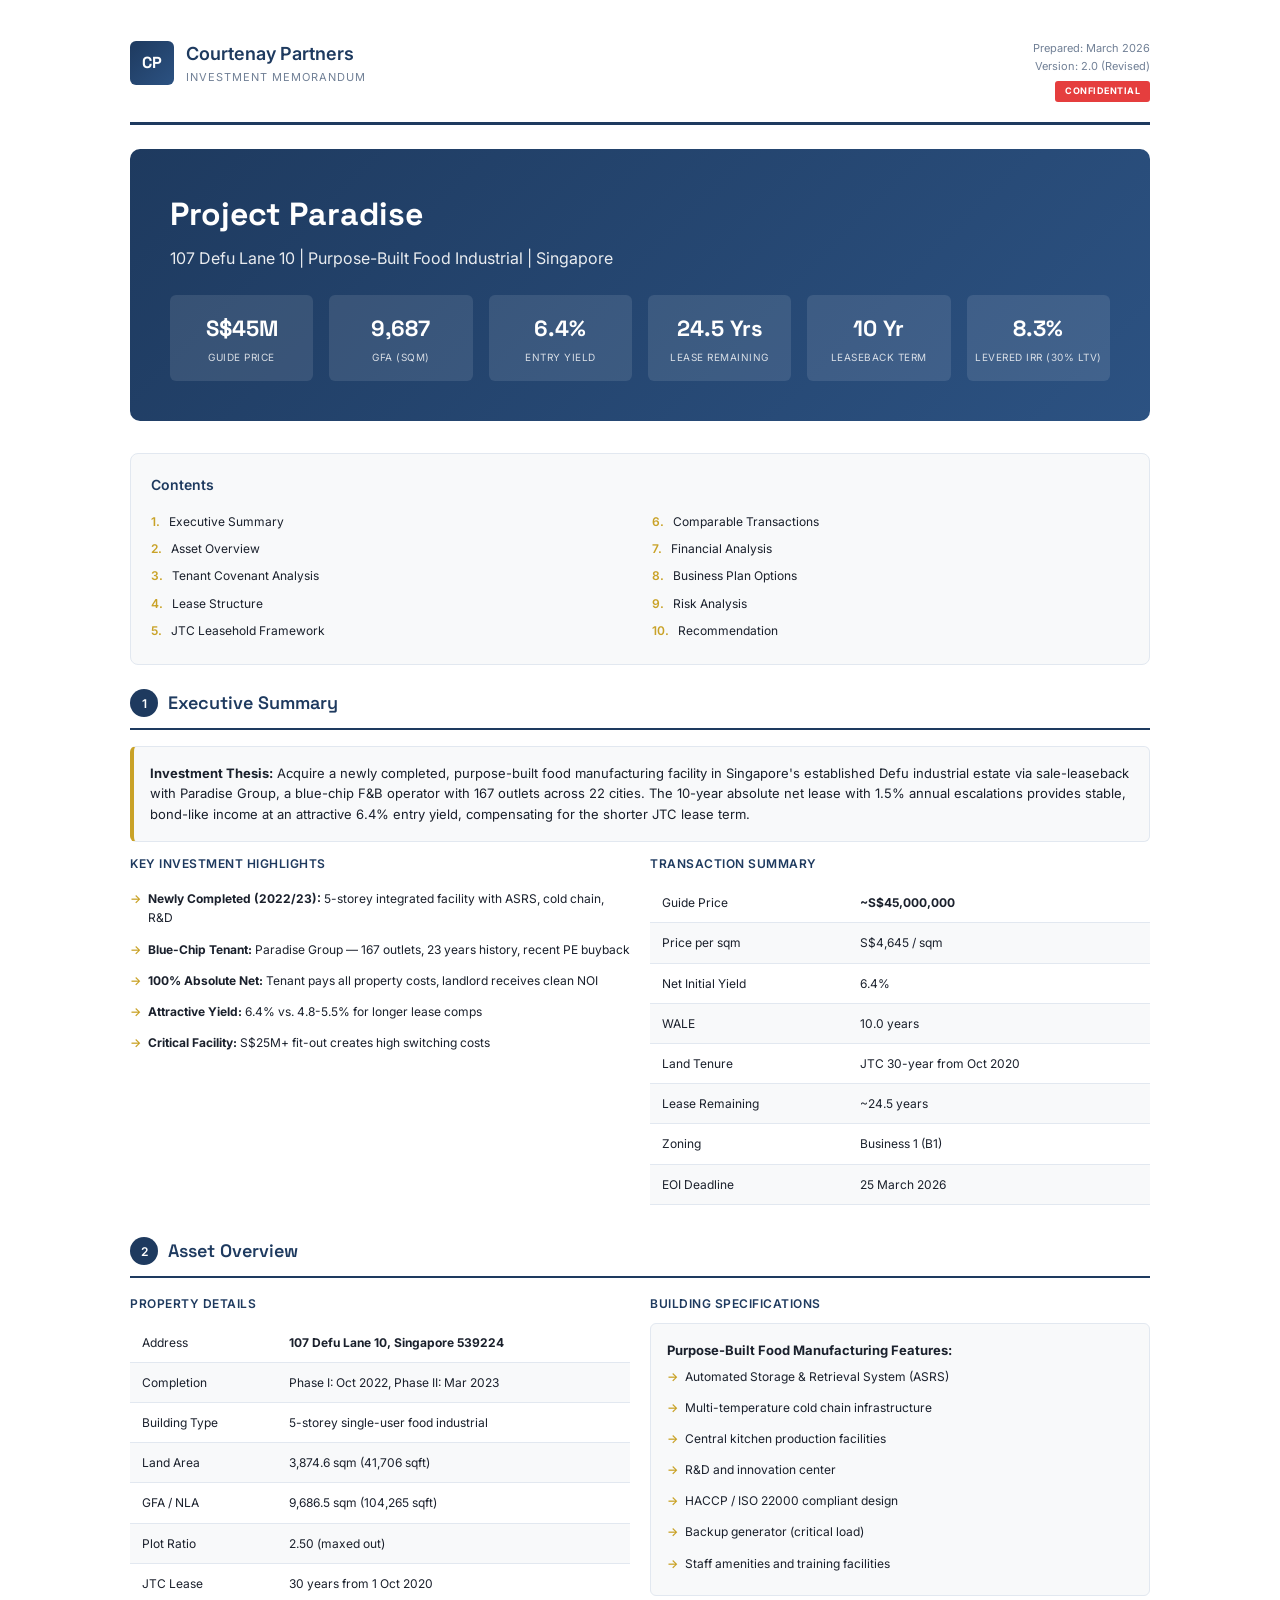
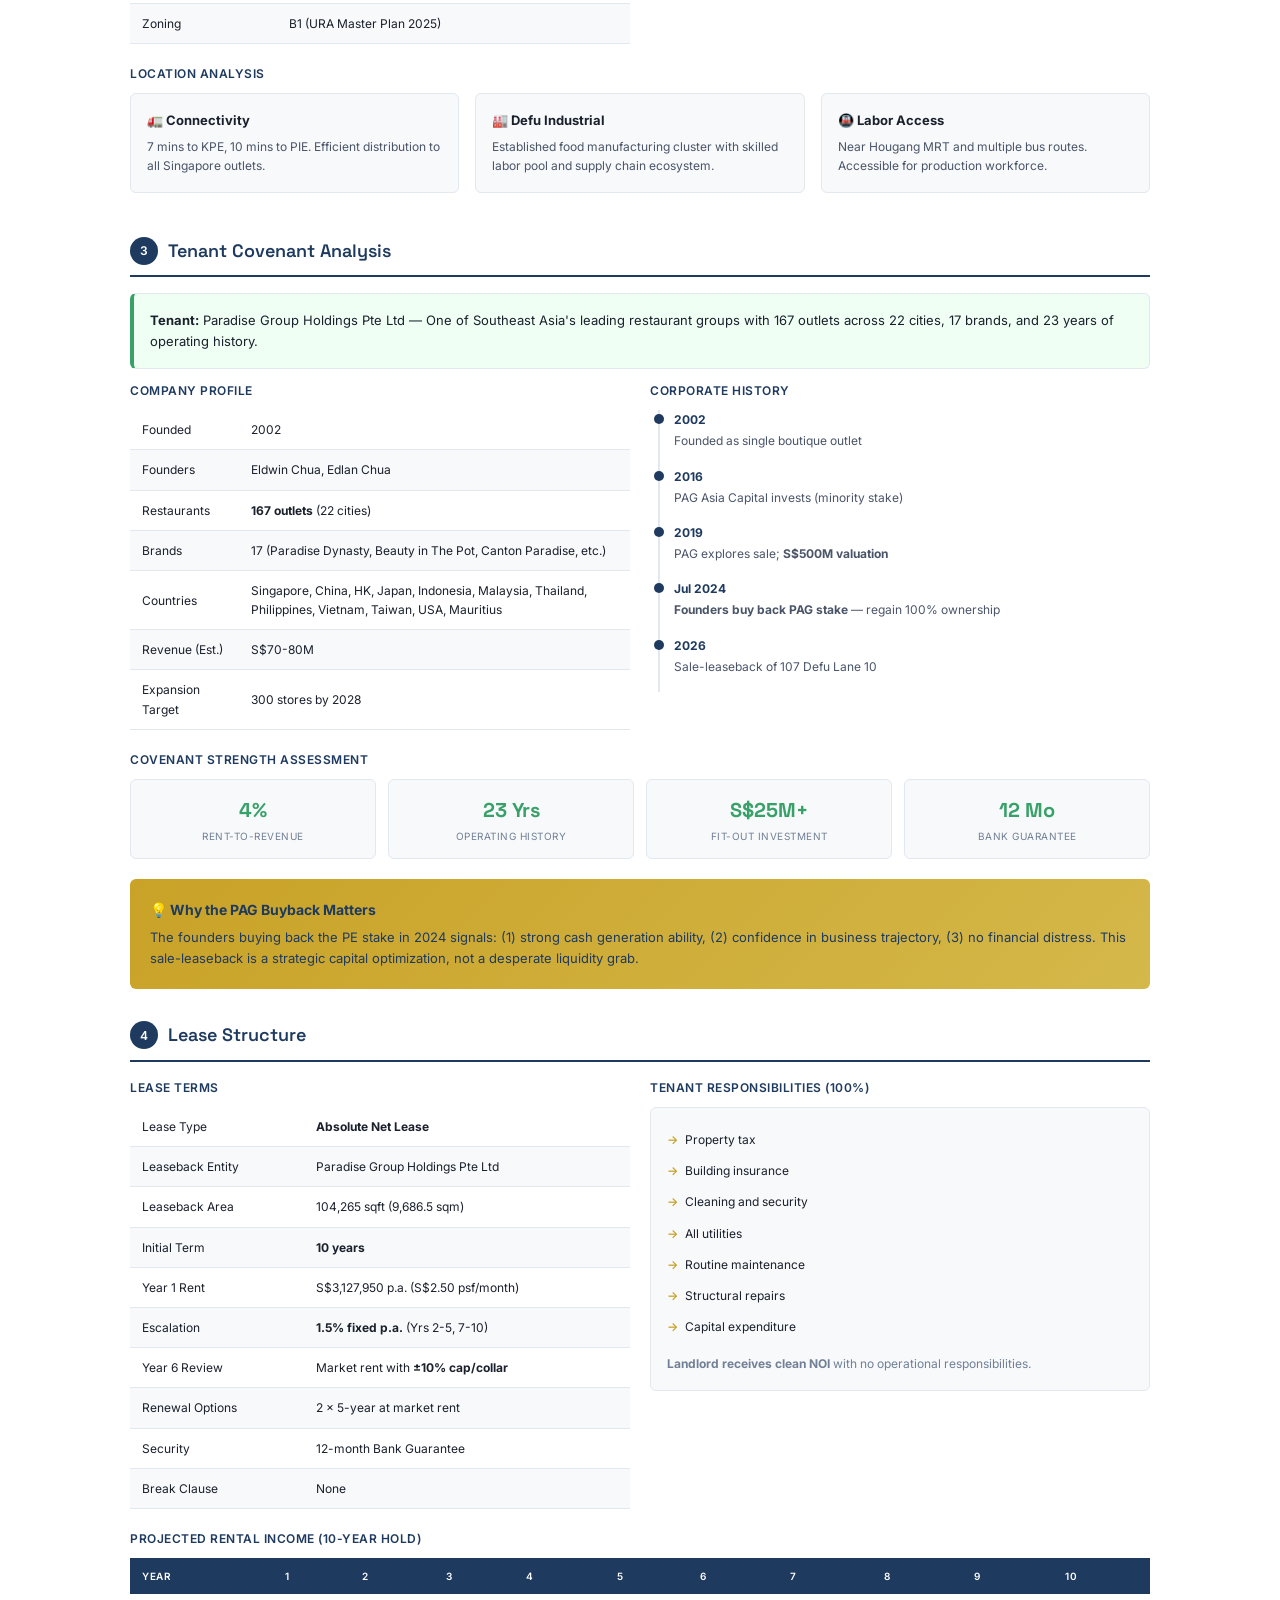
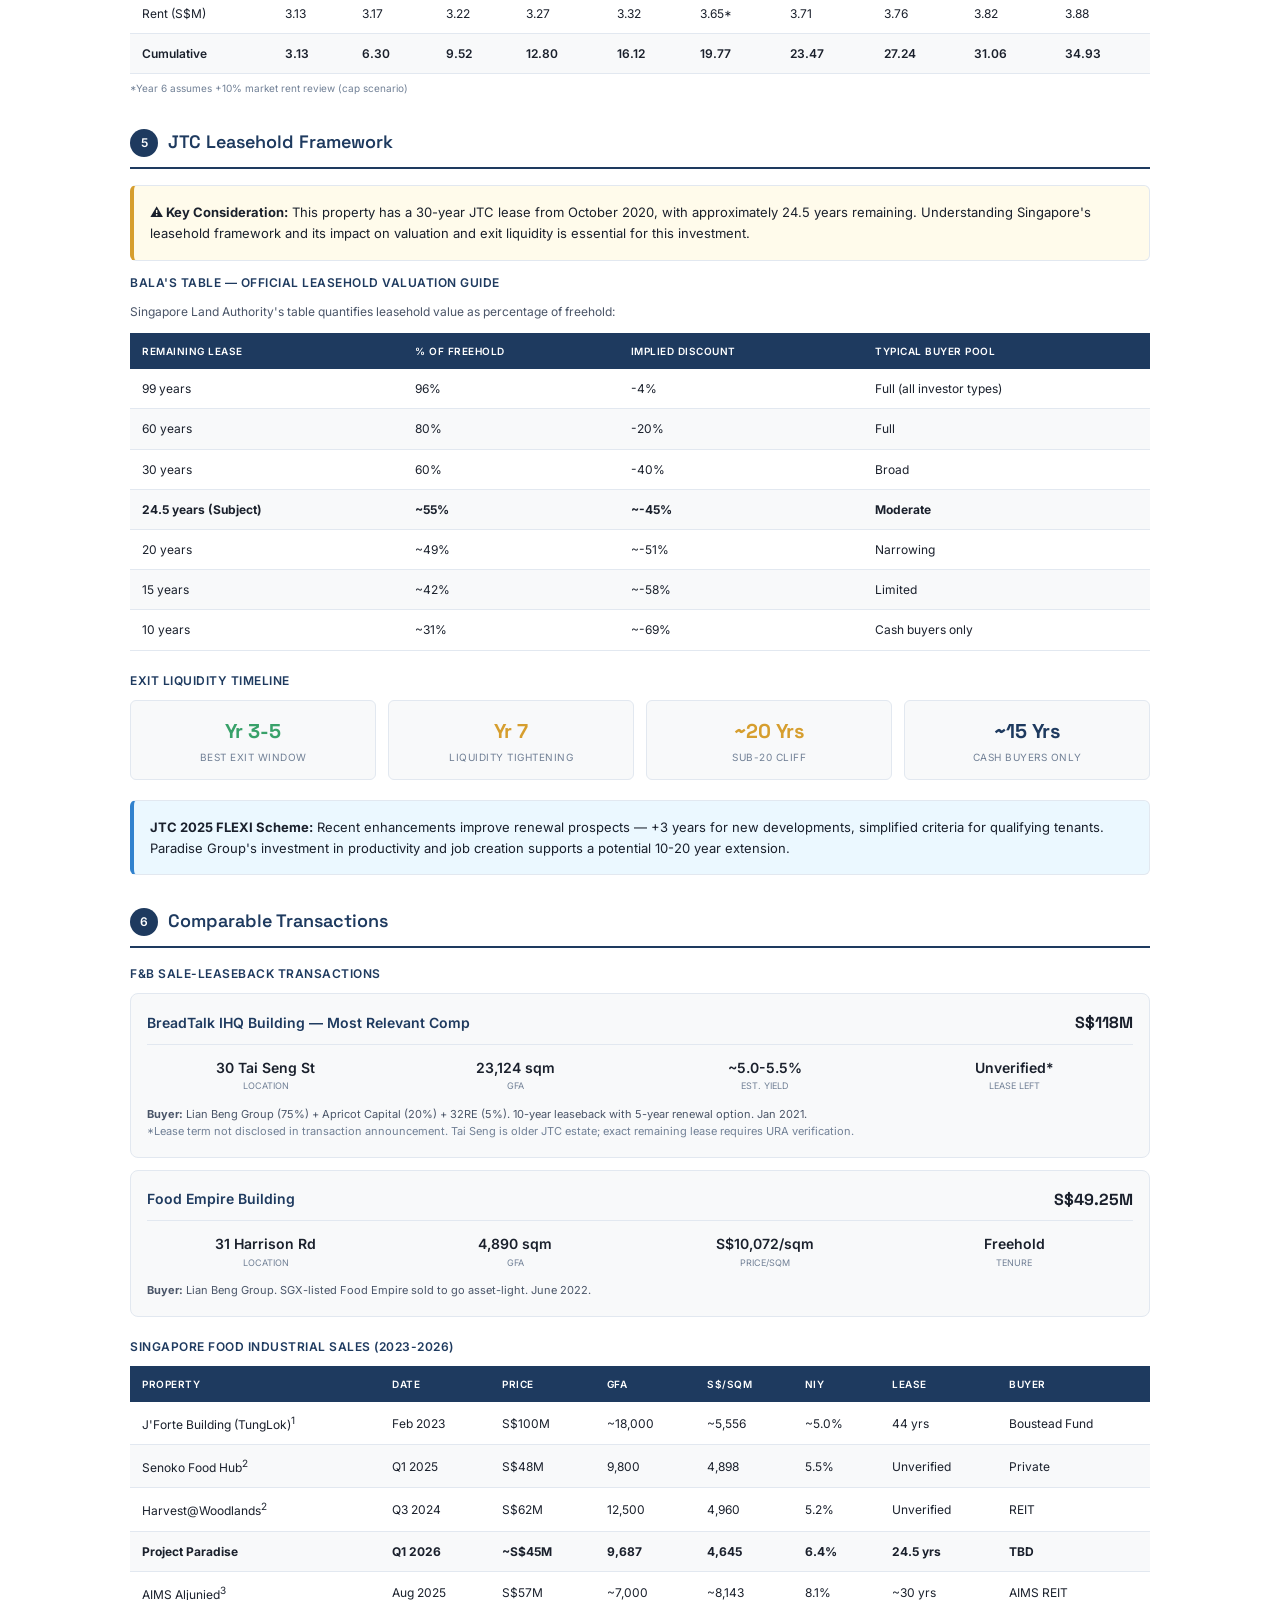
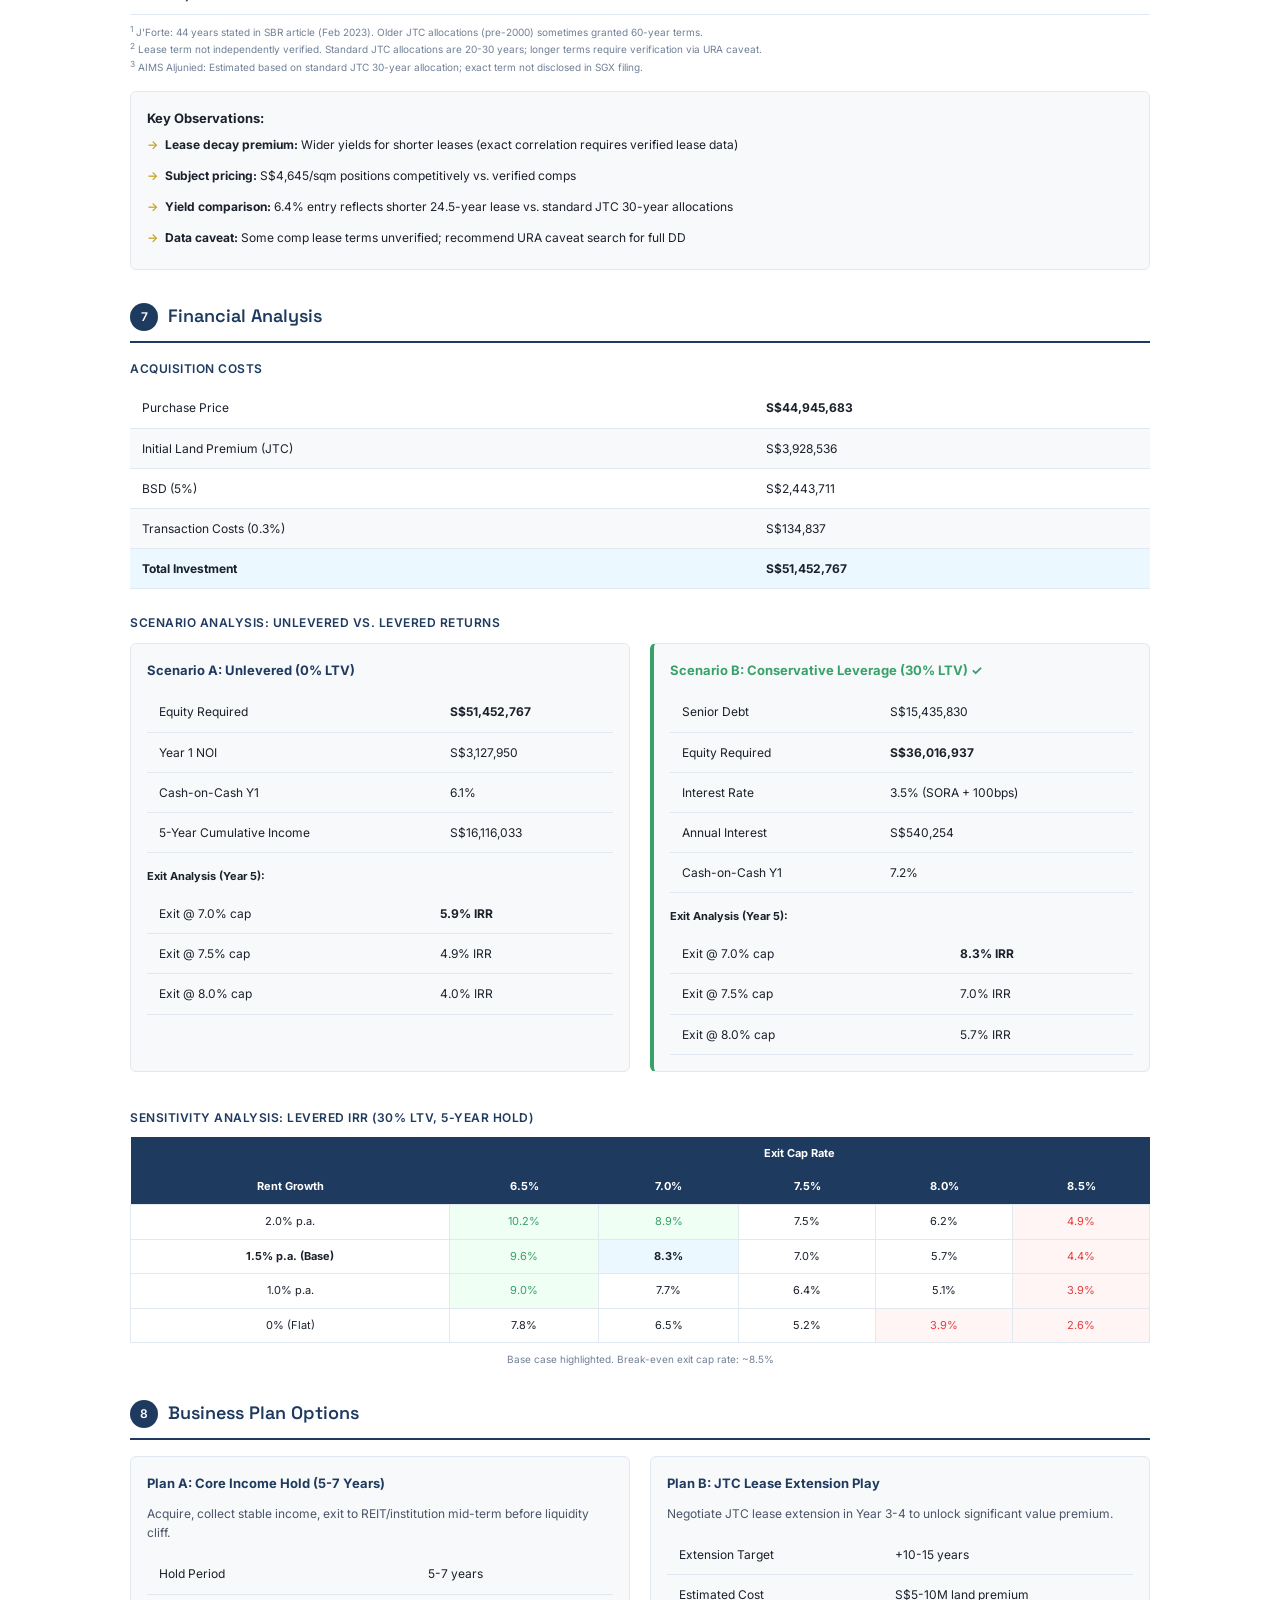
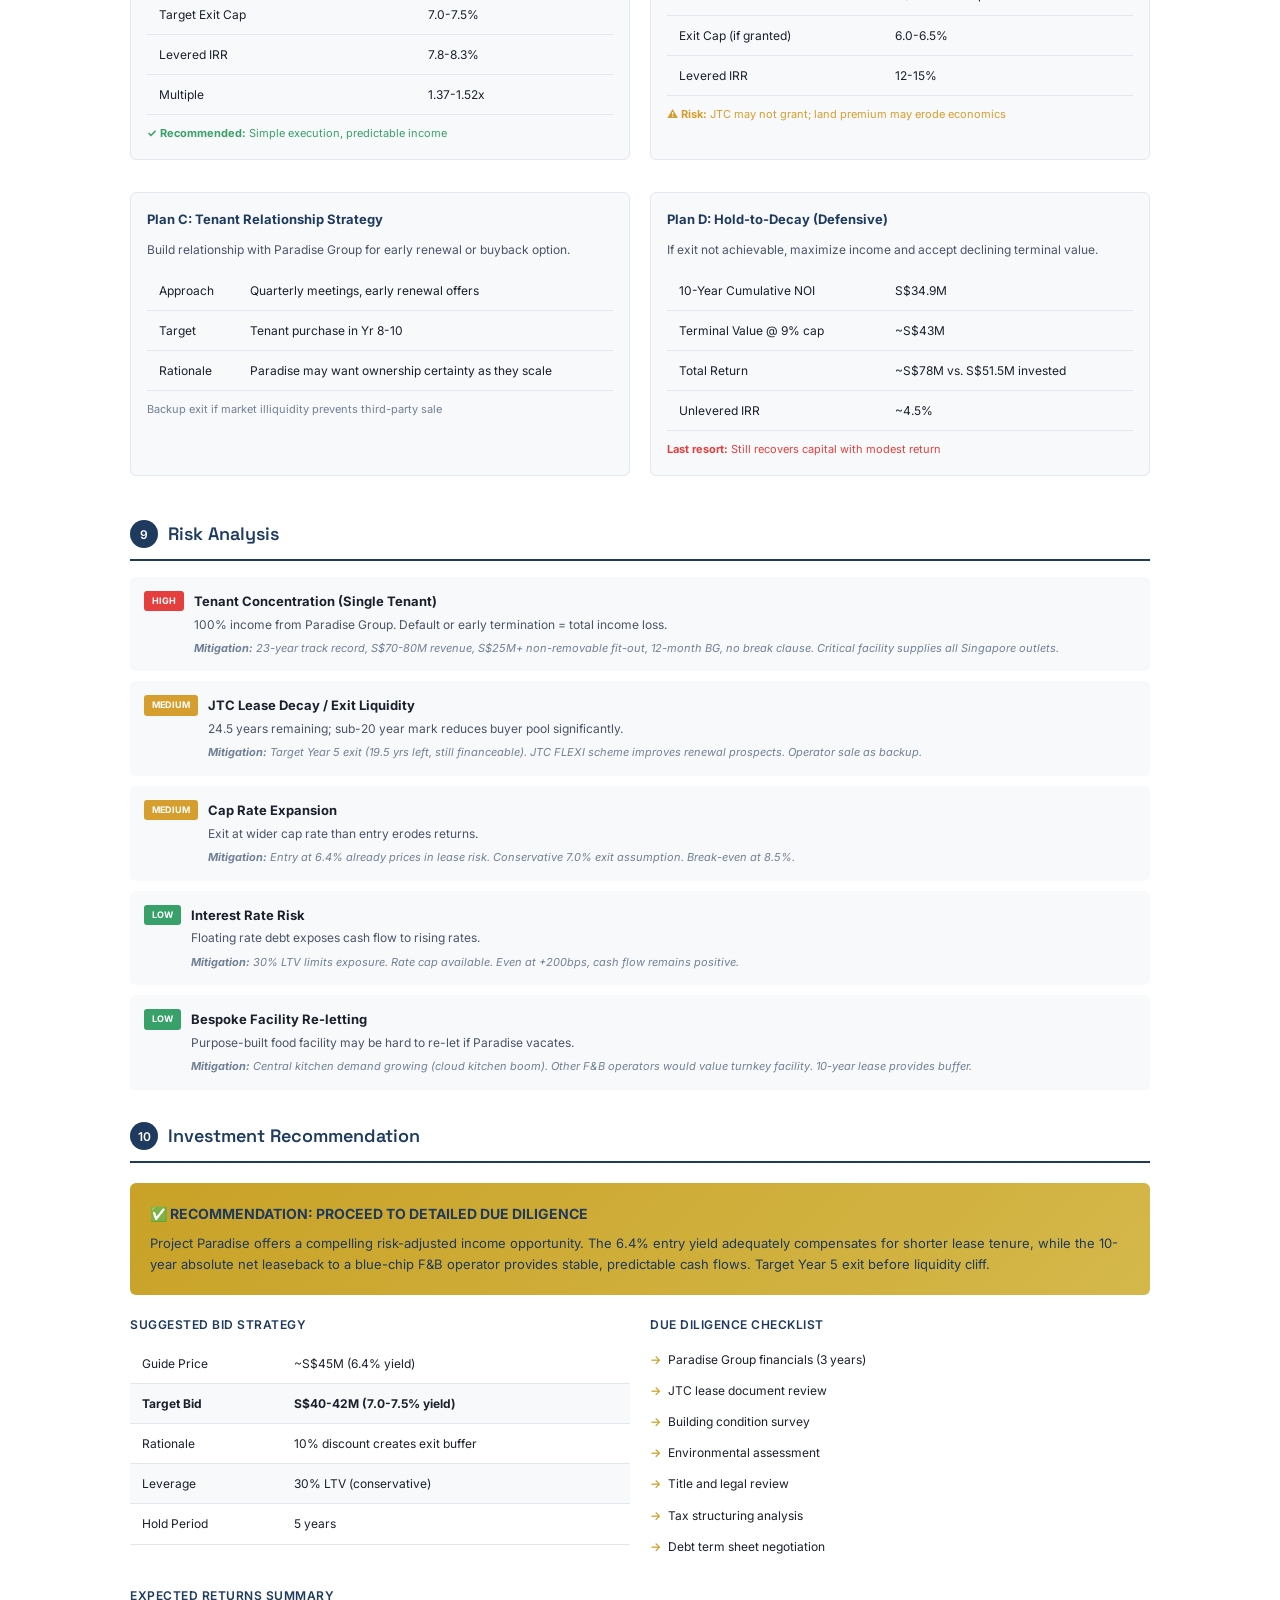
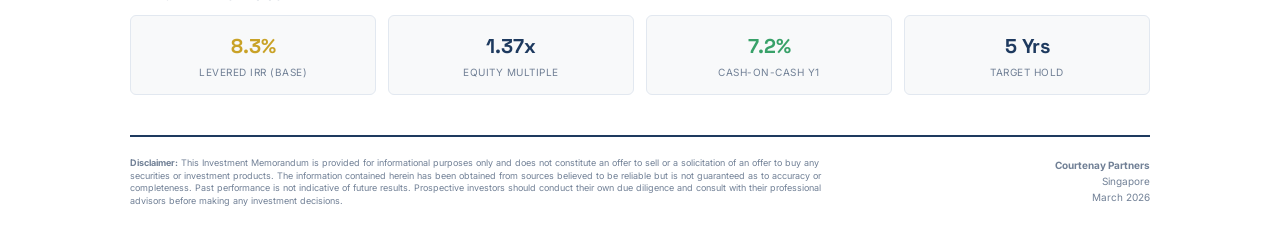
==== commit f9f27796: "Fix: Mark unverified lease terms, add footnotes explaining data sources" ====
--- a/im-paradise.html
+++ b/im-paradise.html
@@ -715,11 +715,11 @@
                         <div class="comp-card-metric-label">Est. Yield</div>
                     </div>
                     <div class="comp-card-metric">
-                        <div class="comp-card-metric-value">~40 yrs</div>
+                        <div class="comp-card-metric-value">Unverified*</div>
                         <div class="comp-card-metric-label">Lease Left</div>
                     </div>
                 </div>
-                <p style="font-size: 11px; color: var(--text-light); margin-top: 12px;"><strong>Buyer:</strong> Lian Beng Group (75%) + Apricot Capital (20%) + 32RE (5%). 10-year leaseback with 5-year renewal option. Jan 2021.</p>
+                <p style="font-size: 11px; color: var(--text-light); margin-top: 12px;"><strong>Buyer:</strong> Lian Beng Group (75%) + Apricot Capital (20%) + 32RE (5%). 10-year leaseback with 5-year renewal option. Jan 2021.<br><span style="color: var(--text-muted);">*Lease term not disclosed in transaction announcement. Tai Seng is older JTC estate; exact remaining lease requires URA verification.</span></p>
             </div>
 
             <!-- Food Empire Comp -->
@@ -765,7 +765,7 @@
                 </thead>
                 <tbody>
                     <tr>
-                        <td>J'Forte Building (TungLok)</td>
+                        <td>J'Forte Building (TungLok)<sup>1</sup></td>
                         <td>Feb 2023</td>
                         <td>S$100M</td>
                         <td>~18,000</td>
@@ -775,23 +775,23 @@
                         <td>Boustead Fund</td>
                     </tr>
                     <tr>
-                        <td>Senoko Food Hub</td>
+                        <td>Senoko Food Hub<sup>2</sup></td>
                         <td>Q1 2025</td>
                         <td>S$48M</td>
                         <td>9,800</td>
                         <td>4,898</td>
                         <td>5.5%</td>
-                        <td>35 yrs</td>
+                        <td>Unverified</td>
                         <td>Private</td>
                     </tr>
                     <tr>
-                        <td>Harvest@Woodlands</td>
+                        <td>Harvest@Woodlands<sup>2</sup></td>
                         <td>Q3 2024</td>
                         <td>S$62M</td>
                         <td>12,500</td>
                         <td>4,960</td>
                         <td>5.2%</td>
-                        <td>45 yrs</td>
+                        <td>Unverified</td>
                         <td>REIT</td>
                     </tr>
                     <tr class="subject-row">
@@ -805,7 +805,7 @@
                         <td><strong>TBD</strong></td>
                     </tr>
                     <tr>
-                        <td>AIMS Aljunied</td>
+                        <td>AIMS Aljunied<sup>3</sup></td>
                         <td>Aug 2025</td>
                         <td>S$57M</td>
                         <td>~7,000</td>
@@ -816,13 +816,19 @@
                     </tr>
                 </tbody>
             </table>
+            <div style="font-size: 10px; color: var(--text-muted); margin-top: 8px; line-height: 1.5;">
+                <sup>1</sup> J'Forte: 44 years stated in SBR article (Feb 2023). Older JTC allocations (pre-2000) sometimes granted 60-year terms.<br>
+                <sup>2</sup> Lease term not independently verified. Standard JTC allocations are 20-30 years; longer terms require verification via URA caveat.<br>
+                <sup>3</sup> AIMS Aljunied: Estimated based on standard JTC 30-year allocation; exact term not disclosed in SGX filing.
+            </div>
 
             <div class="content-box" style="margin-top: 16px;">
                 <strong>Key Observations:</strong>
                 <ul class="styled-list">
-                    <li><strong>Lease decay premium:</strong> ~4 bps yield expansion per year of shorter lease</li>
-                    <li><strong>Subject pricing:</strong> S$4,645/sqm is ~10% below 40+ year comps — appropriate discount</li>
-                    <li><strong>Yield comparison:</strong> 6.4% vs. 4.8-5.5% for longer leases reflects shorter tenure</li>
+                    <li><strong>Lease decay premium:</strong> Wider yields for shorter leases (exact correlation requires verified lease data)</li>
+                    <li><strong>Subject pricing:</strong> S$4,645/sqm positions competitively vs. verified comps</li>
+                    <li><strong>Yield comparison:</strong> 6.4% entry reflects shorter 24.5-year lease vs. standard JTC 30-year allocations</li>
+                    <li><strong>Data caveat:</strong> Some comp lease terms unverified; recommend URA caveat search for full DD</li>
                 </ul>
             </div>
         </section>
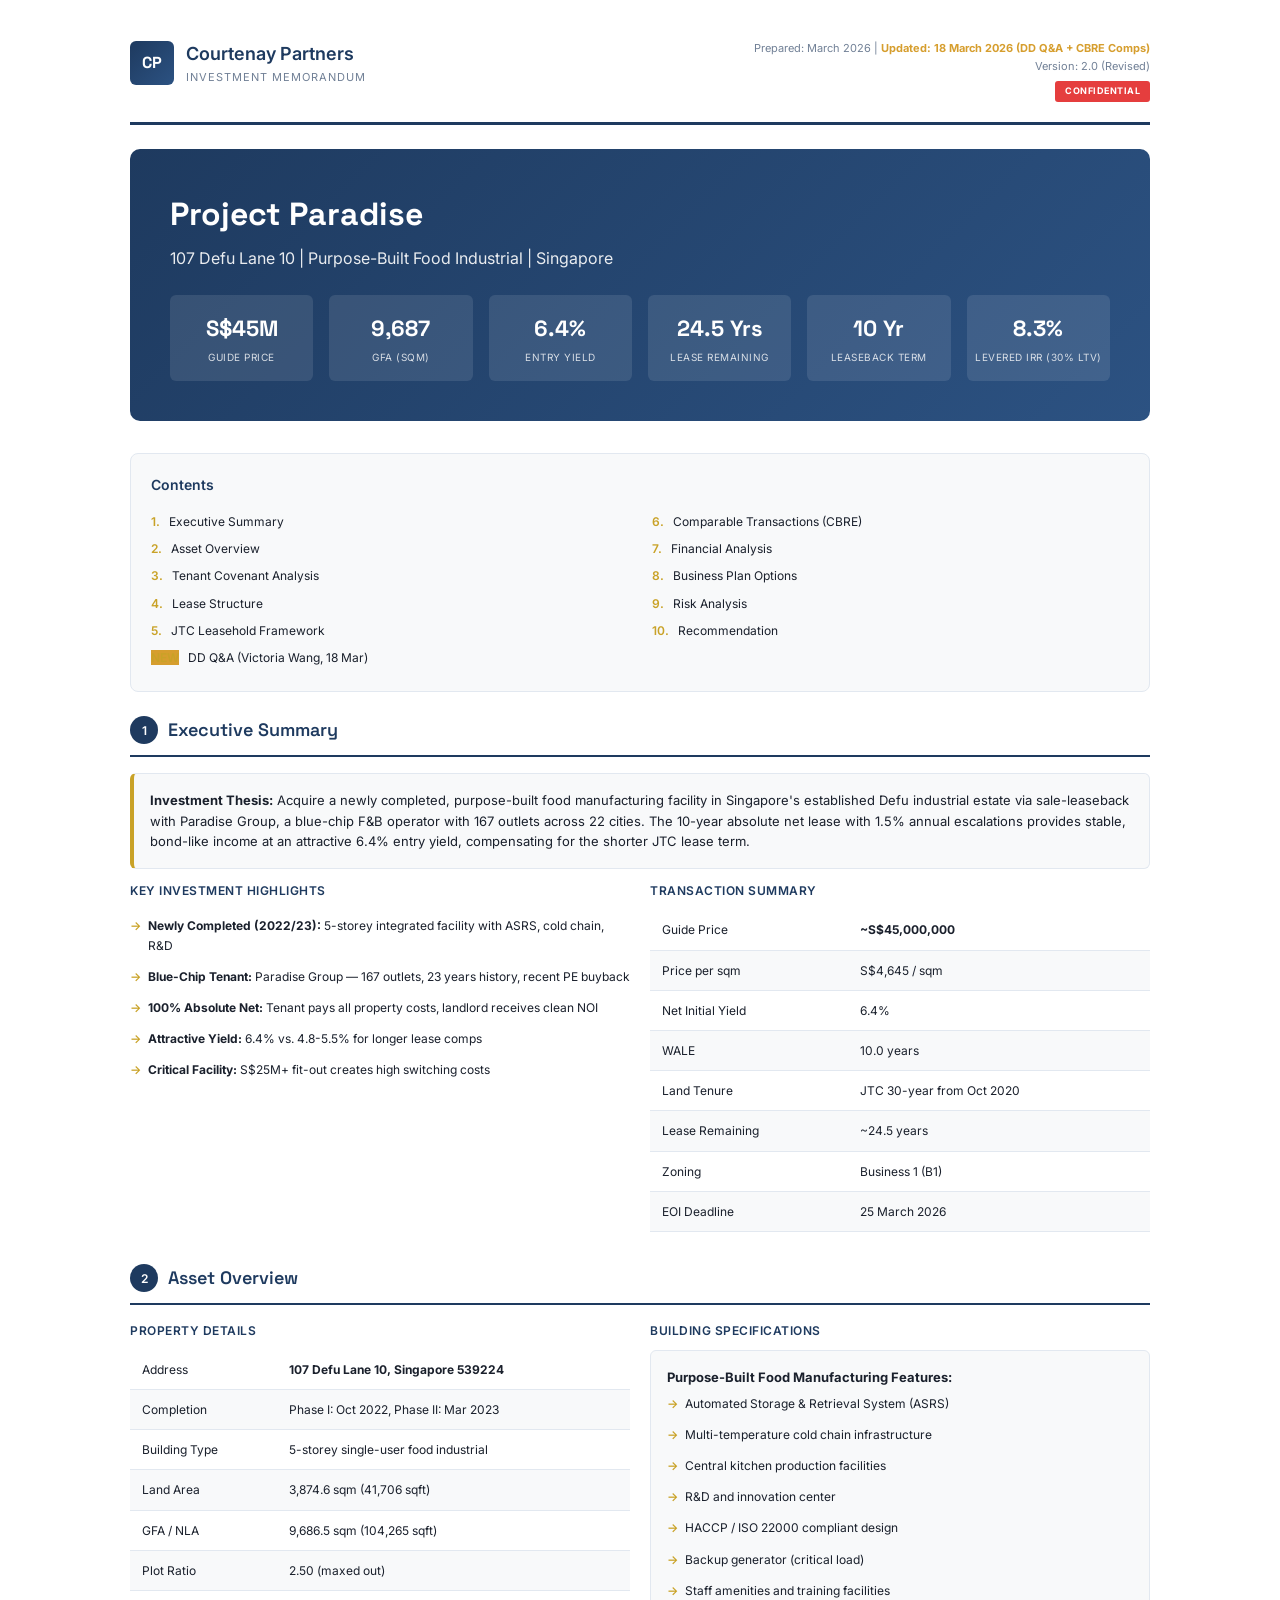
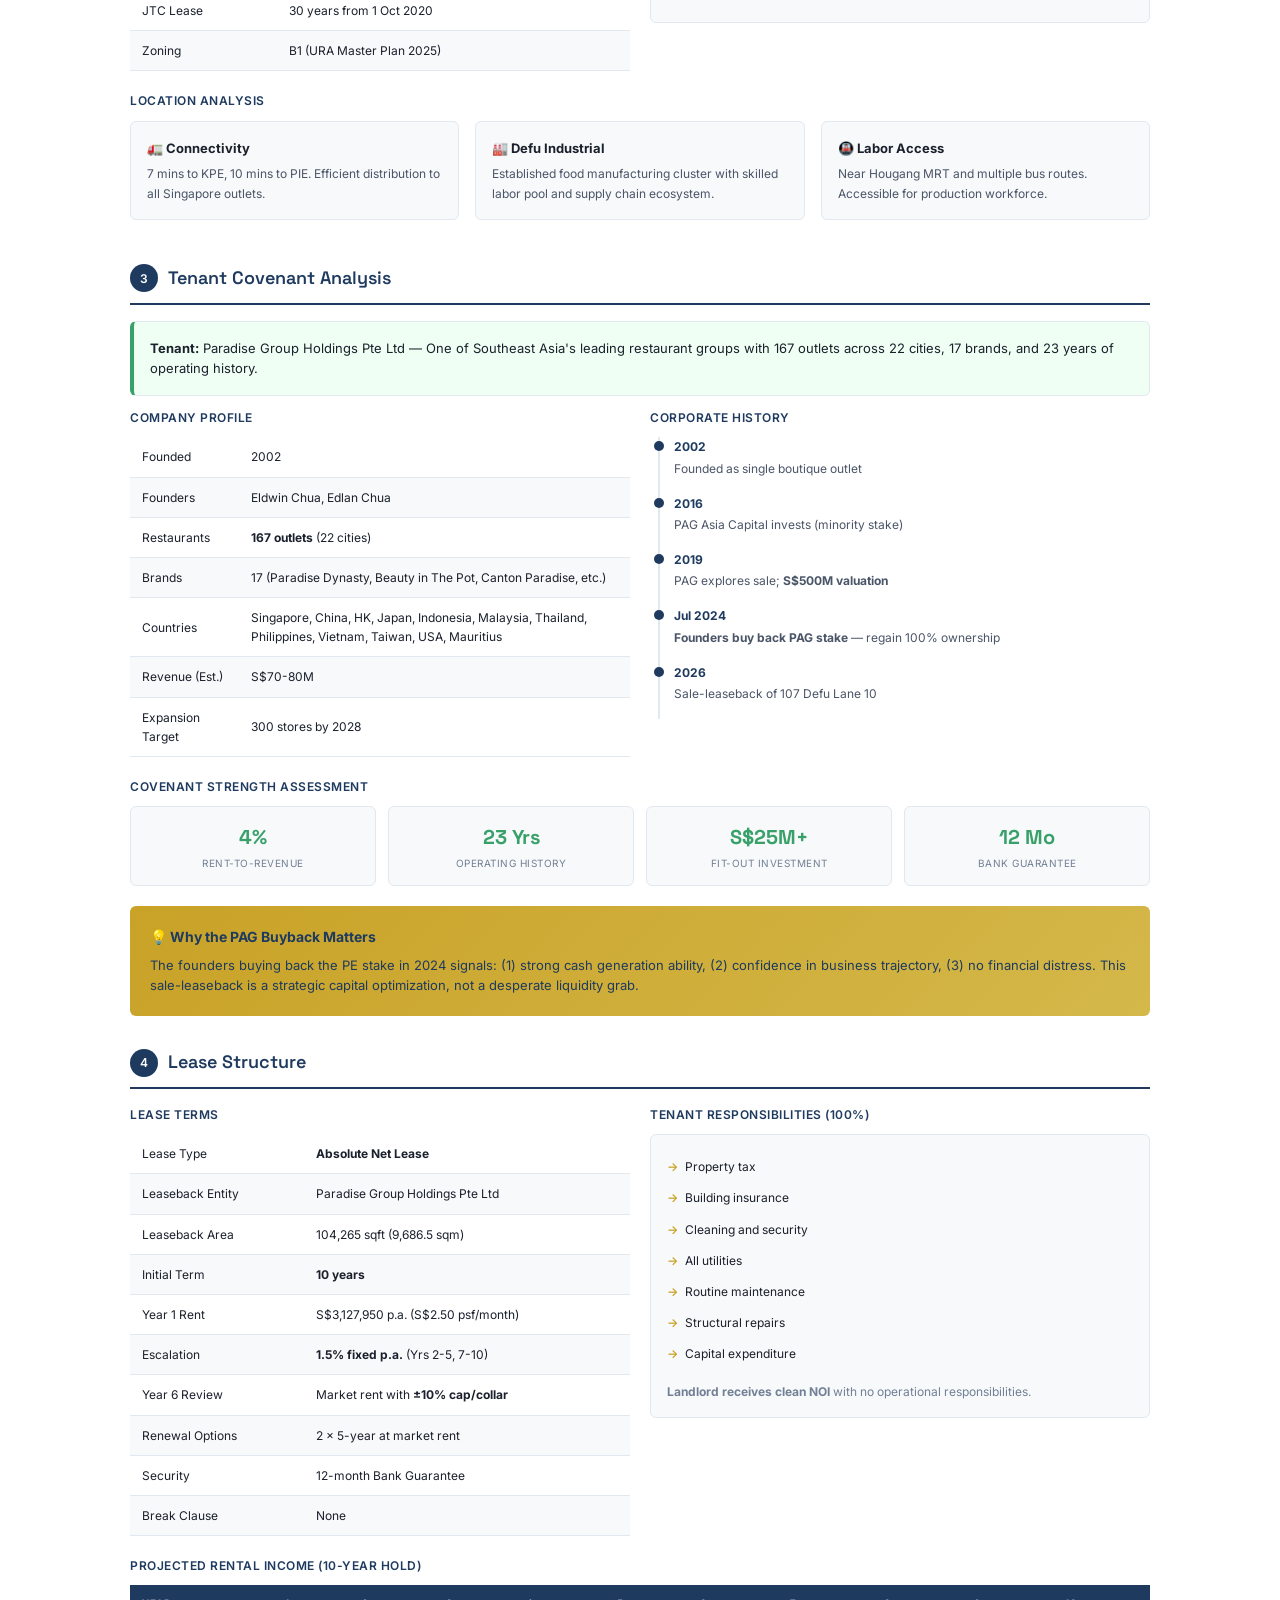
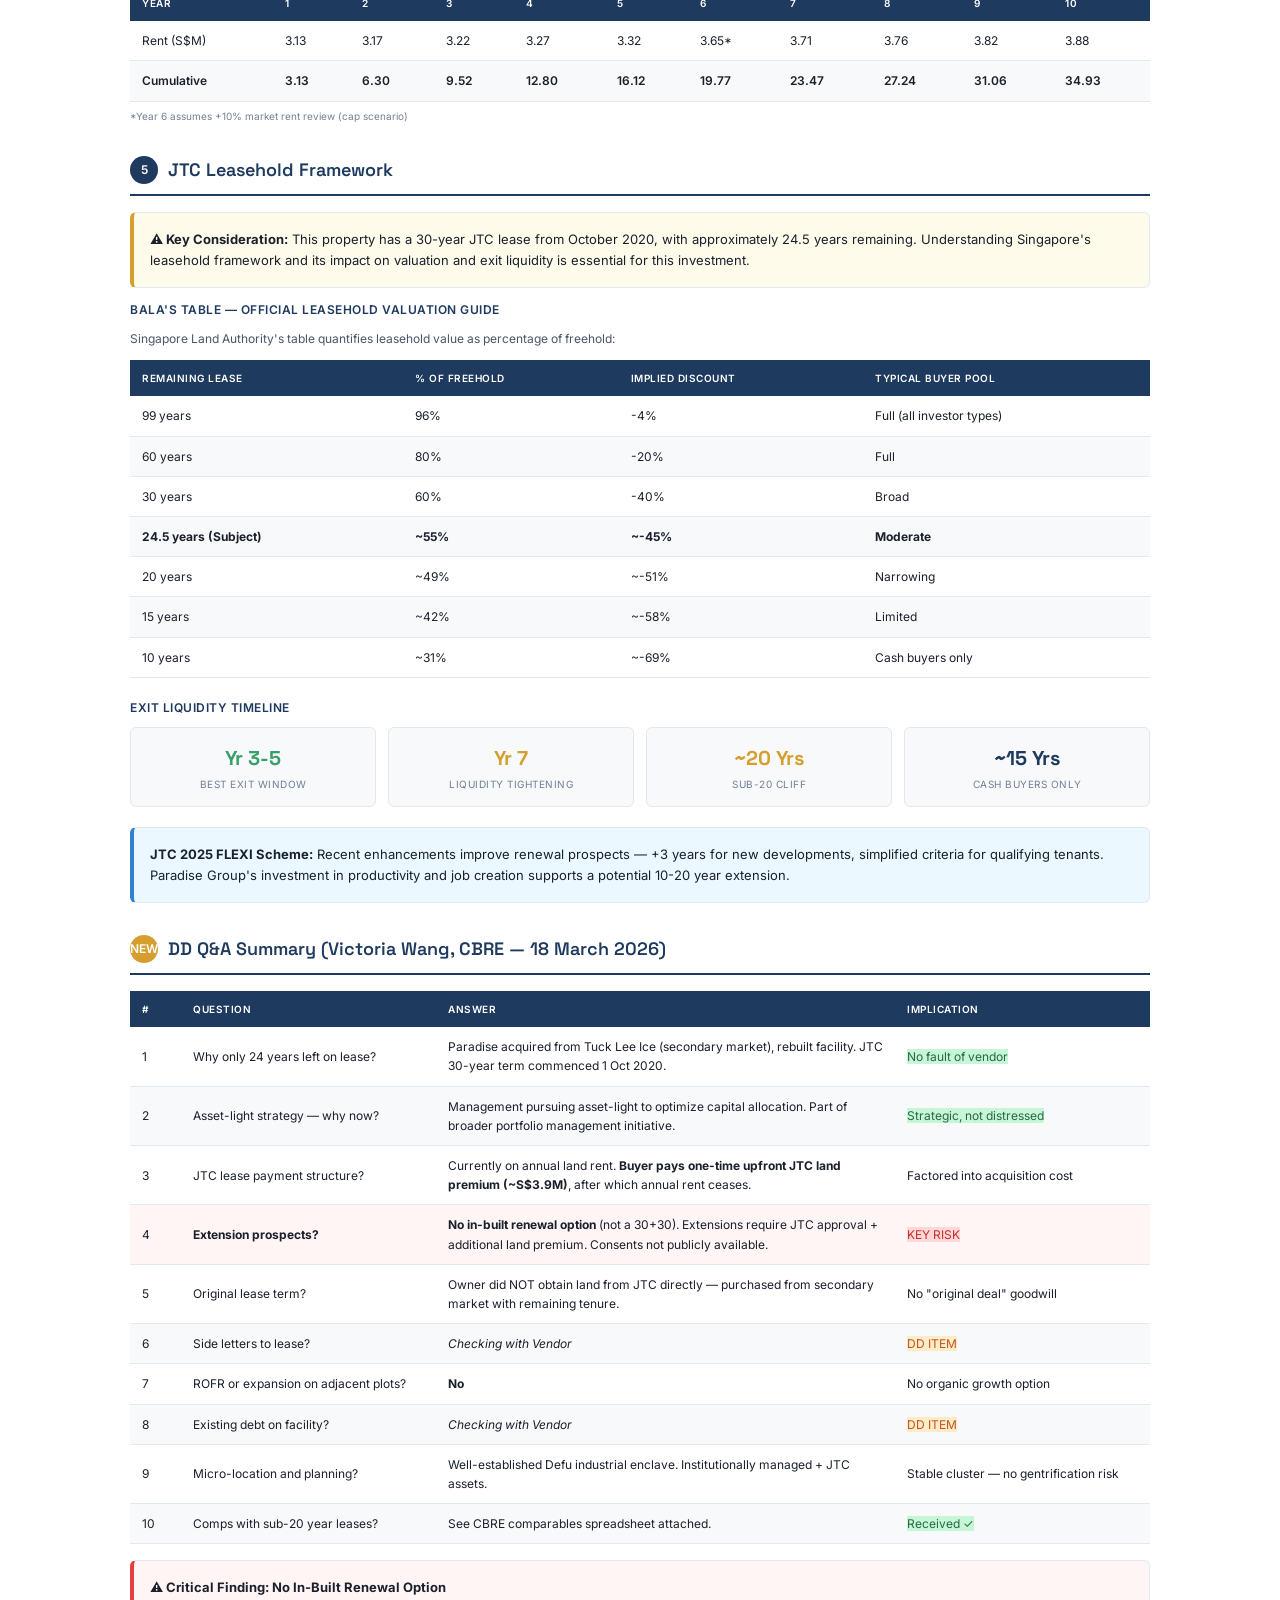
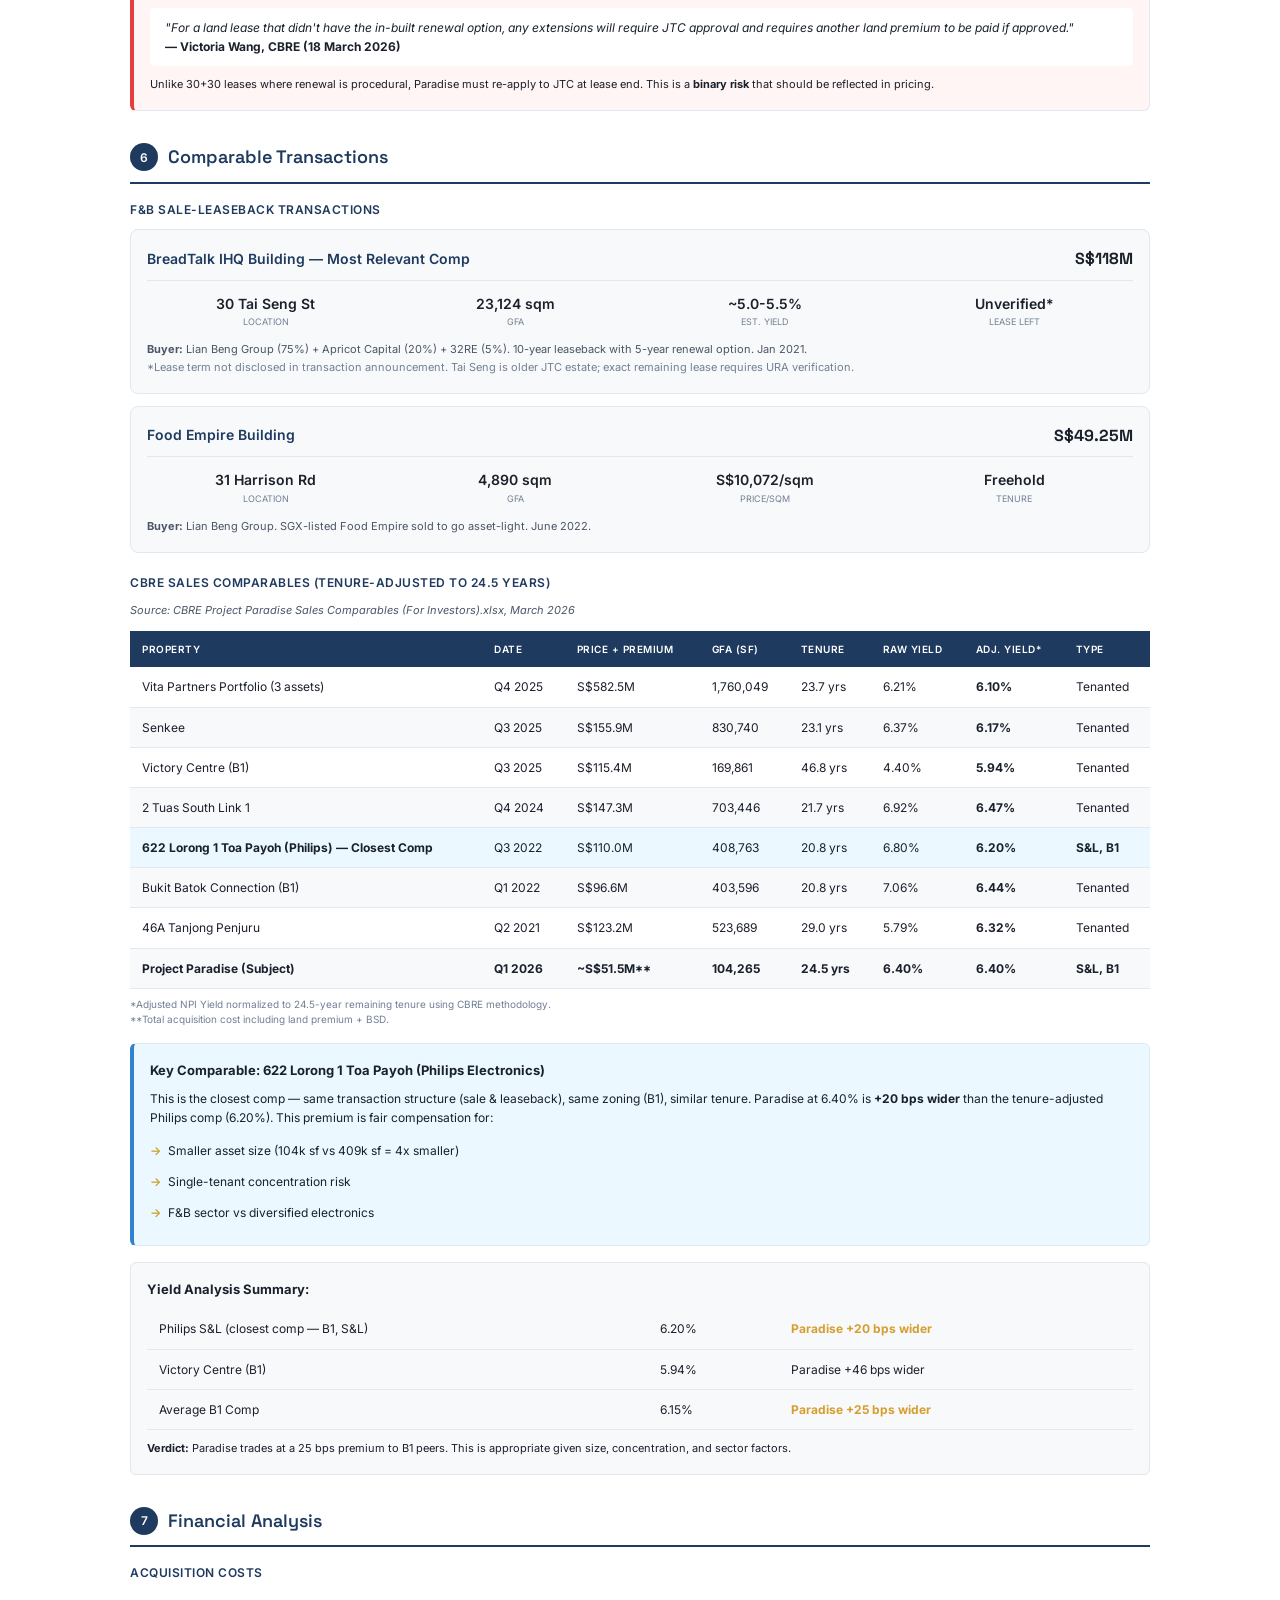
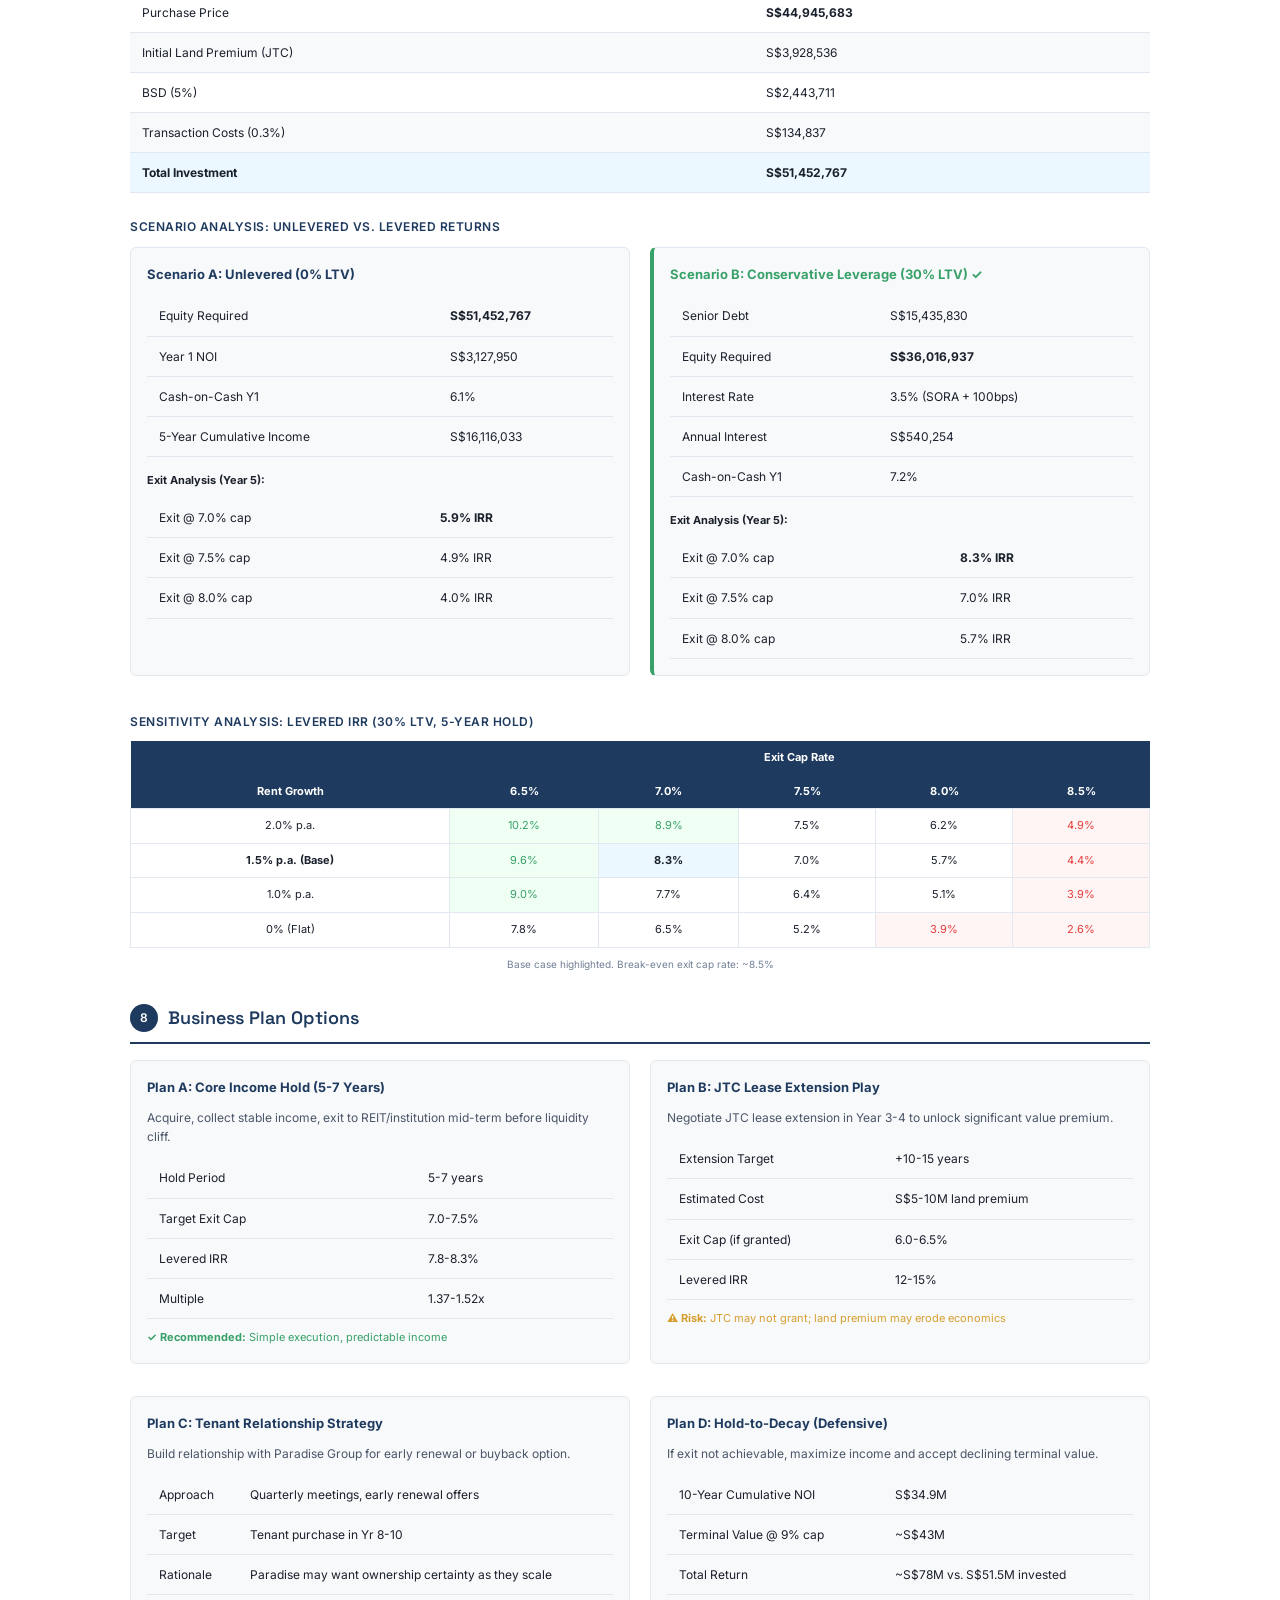
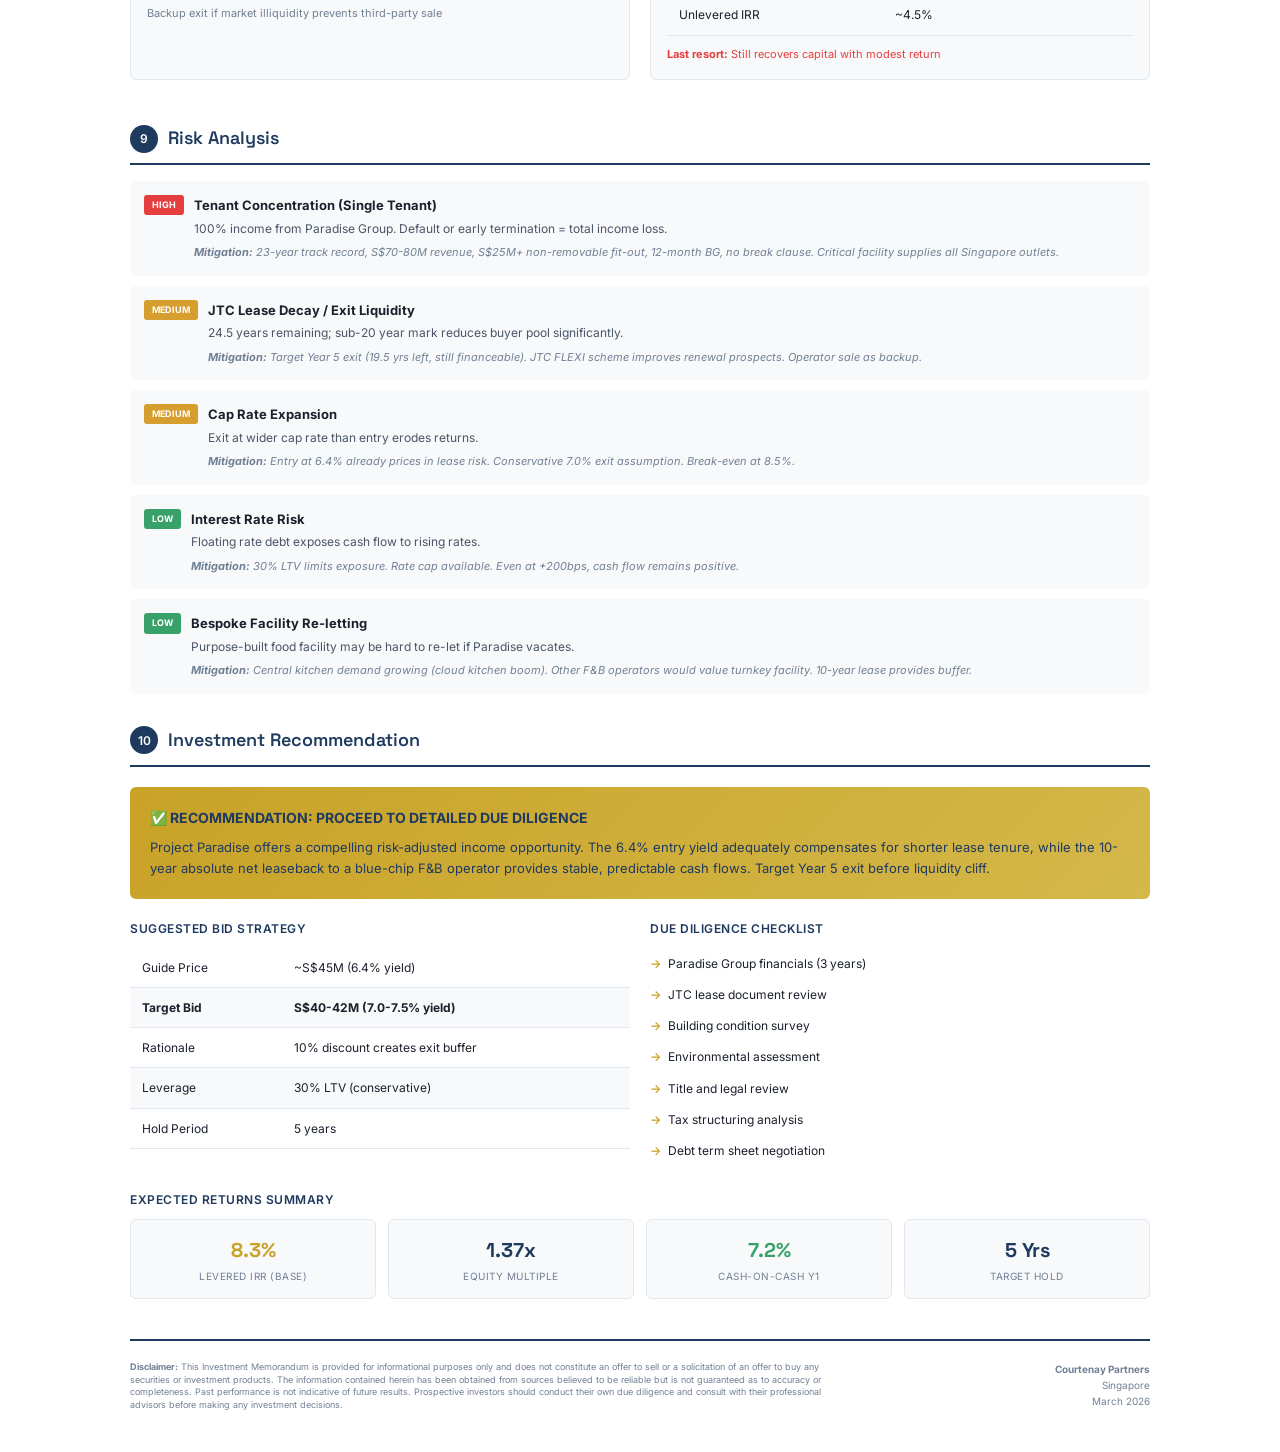
==== commit 6ef4efa1: "Update Paradise IM: Add DD Q&A from Victoria Wang + CBRE comparables (18 Mar 2026)" ====
--- a/im-paradise.html
+++ b/im-paradise.html
@@ -313,7 +313,7 @@
                 </div>
             </div>
             <div class="im-meta">
-                <div>Prepared: March 2026</div>
+                <div>Prepared: March 2026 | <strong style="color: var(--warning);">Updated: 18 March 2026 (DD Q&A + CBRE Comps)</strong></div>
                 <div>Version: 2.0 (Revised)</div>
                 <div class="im-confidential">Confidential</div>
             </div>
@@ -360,7 +360,8 @@
                 <li><a href="#tenant"><span class="toc-num">3.</span> Tenant Covenant Analysis</a></li>
                 <li><a href="#lease"><span class="toc-num">4.</span> Lease Structure</a></li>
                 <li><a href="#jtc"><span class="toc-num">5.</span> JTC Leasehold Framework</a></li>
-                <li><a href="#comps"><span class="toc-num">6.</span> Comparable Transactions</a></li>
+                <li><a href="#dd-qa"><span class="toc-num" style="background: var(--warning);">NEW</span> DD Q&A (Victoria Wang, 18 Mar)</a></li>
+                <li><a href="#comps"><span class="toc-num">6.</span> Comparable Transactions (CBRE)</a></li>
                 <li><a href="#financial"><span class="toc-num">7.</span> Financial Analysis</a></li>
                 <li><a href="#business"><span class="toc-num">8.</span> Business Plan Options</a></li>
                 <li><a href="#risk"><span class="toc-num">9.</span> Risk Analysis</a></li>
@@ -686,6 +687,96 @@
             </div>
         </section>
 
+        <!-- Section 5B: DD Q&A -->
+        <section class="section" id="dd-qa">
+            <div class="section-header">
+                <div class="section-number" style="background: var(--warning);">NEW</div>
+                <div class="section-title">DD Q&A Summary (Victoria Wang, CBRE — 18 March 2026)</div>
+            </div>
+
+            <table class="data-table">
+                <thead>
+                    <tr>
+                        <th style="width: 5%;">#</th>
+                        <th style="width: 25%;">Question</th>
+                        <th style="width: 45%;">Answer</th>
+                        <th style="width: 25%;">Implication</th>
+                    </tr>
+                </thead>
+                <tbody>
+                    <tr>
+                        <td>1</td>
+                        <td>Why only 24 years left on lease?</td>
+                        <td>Paradise acquired from Tuck Lee Ice (secondary market), rebuilt facility. JTC 30-year term commenced 1 Oct 2020.</td>
+                        <td><span class="badge" style="background: #c6f6d5; color: #276749;">No fault of vendor</span></td>
+                    </tr>
+                    <tr>
+                        <td>2</td>
+                        <td>Asset-light strategy — why now?</td>
+                        <td>Management pursuing asset-light to optimize capital allocation. Part of broader portfolio management initiative.</td>
+                        <td><span class="badge" style="background: #c6f6d5; color: #276749;">Strategic, not distressed</span></td>
+                    </tr>
+                    <tr>
+                        <td>3</td>
+                        <td>JTC lease payment structure?</td>
+                        <td>Currently on annual land rent. <strong>Buyer pays one-time upfront JTC land premium (~S$3.9M)</strong>, after which annual rent ceases.</td>
+                        <td>Factored into acquisition cost</td>
+                    </tr>
+                    <tr style="background: #fff5f5;">
+                        <td>4</td>
+                        <td><strong>Extension prospects?</strong></td>
+                        <td><strong>No in-built renewal option</strong> (not a 30+30). Extensions require JTC approval + additional land premium. Consents not publicly available.</td>
+                        <td><span class="badge" style="background: #fed7d7; color: #c53030;">KEY RISK</span></td>
+                    </tr>
+                    <tr>
+                        <td>5</td>
+                        <td>Original lease term?</td>
+                        <td>Owner did NOT obtain land from JTC directly — purchased from secondary market with remaining tenure.</td>
+                        <td>No "original deal" goodwill</td>
+                    </tr>
+                    <tr>
+                        <td>6</td>
+                        <td>Side letters to lease?</td>
+                        <td><em>Checking with Vendor</em></td>
+                        <td><span class="badge" style="background: #feebc8; color: #c05621;">DD ITEM</span></td>
+                    </tr>
+                    <tr>
+                        <td>7</td>
+                        <td>ROFR or expansion on adjacent plots?</td>
+                        <td><strong>No</strong></td>
+                        <td>No organic growth option</td>
+                    </tr>
+                    <tr>
+                        <td>8</td>
+                        <td>Existing debt on facility?</td>
+                        <td><em>Checking with Vendor</em></td>
+                        <td><span class="badge" style="background: #feebc8; color: #c05621;">DD ITEM</span></td>
+                    </tr>
+                    <tr>
+                        <td>9</td>
+                        <td>Micro-location and planning?</td>
+                        <td>Well-established Defu industrial enclave. Institutionally managed + JTC assets.</td>
+                        <td>Stable cluster — no gentrification risk</td>
+                    </tr>
+                    <tr>
+                        <td>10</td>
+                        <td>Comps with sub-20 year leases?</td>
+                        <td>See CBRE comparables spreadsheet attached.</td>
+                        <td><span class="badge" style="background: #c6f6d5; color: #276749;">Received ✓</span></td>
+                    </tr>
+                </tbody>
+            </table>
+
+            <div class="content-box highlight-box" style="margin-top: 16px; background: #fff5f5; border-left: 4px solid var(--danger);">
+                <strong>⚠️ Critical Finding: No In-Built Renewal Option</strong>
+                <blockquote style="margin: 10px 0; padding: 10px 15px; background: white; border-radius: 4px; font-style: italic; font-size: 12px;">
+                    "For a land lease that didn't have the in-built renewal option, any extensions will require JTC approval and requires another land premium to be paid if approved."
+                    <br><strong style="font-style: normal;">— Victoria Wang, CBRE (18 March 2026)</strong>
+                </blockquote>
+                <p style="font-size: 11px; margin-top: 8px;">Unlike 30+30 leases where renewal is procedural, Paradise must re-apply to JTC at lease end. This is a <strong>binary risk</strong> that should be reflected in pricing.</p>
+            </div>
+        </section>
+
         <!-- Section 6: Comparables -->
         <section class="section page-break" id="comps">
             <div class="section-header">
@@ -749,87 +840,127 @@
                 <p style="font-size: 11px; color: var(--text-light); margin-top: 12px;"><strong>Buyer:</strong> Lian Beng Group. SGX-listed Food Empire sold to go asset-light. June 2022.</p>
             </div>
 
-            <div class="subsection-title" style="margin-top: 20px;">Singapore Food Industrial Sales (2023-2026)</div>
+            <div class="subsection-title" style="margin-top: 20px;">CBRE Sales Comparables (Tenure-Adjusted to 24.5 Years)</div>
+            <p style="font-size: 11px; color: var(--text-light); margin-bottom: 12px;"><em>Source: CBRE Project Paradise Sales Comparables (For Investors).xlsx, March 2026</em></p>
             <table class="data-table">
                 <thead>
                     <tr>
                         <th>Property</th>
                         <th>Date</th>
-                        <th>Price</th>
-                        <th>GFA</th>
-                        <th>S$/sqm</th>
-                        <th>NIY</th>
-                        <th>Lease</th>
-                        <th>Buyer</th>
+                        <th>Price + Premium</th>
+                        <th>GFA (sf)</th>
+                        <th>Tenure</th>
+                        <th>Raw Yield</th>
+                        <th>Adj. Yield*</th>
+                        <th>Type</th>
                     </tr>
                 </thead>
                 <tbody>
                     <tr>
-                        <td>J'Forte Building (TungLok)<sup>1</sup></td>
-                        <td>Feb 2023</td>
-                        <td>S$100M</td>
-                        <td>~18,000</td>
-                        <td>~5,556</td>
-                        <td>~5.0%</td>
-                        <td>44 yrs</td>
-                        <td>Boustead Fund</td>
-                    </tr>
-                    <tr>
-                        <td>Senoko Food Hub<sup>2</sup></td>
-                        <td>Q1 2025</td>
-                        <td>S$48M</td>
-                        <td>9,800</td>
-                        <td>4,898</td>
-                        <td>5.5%</td>
-                        <td>Unverified</td>
-                        <td>Private</td>
-                    </tr>
-                    <tr>
-                        <td>Harvest@Woodlands<sup>2</sup></td>
-                        <td>Q3 2024</td>
-                        <td>S$62M</td>
-                        <td>12,500</td>
-                        <td>4,960</td>
-                        <td>5.2%</td>
-                        <td>Unverified</td>
-                        <td>REIT</td>
+                        <td>Vita Partners Portfolio (3 assets)</td>
+                        <td>Q4 2025</td>
+                        <td>S$582.5M</td>
+                        <td>1,760,049</td>
+                        <td>23.7 yrs</td>
+                        <td>6.21%</td>
+                        <td><strong>6.10%</strong></td>
+                        <td>Tenanted</td>
+                    </tr>
+                    <tr>
+                        <td>Senkee</td>
+                        <td>Q3 2025</td>
+                        <td>S$155.9M</td>
+                        <td>830,740</td>
+                        <td>23.1 yrs</td>
+                        <td>6.37%</td>
+                        <td><strong>6.17%</strong></td>
+                        <td>Tenanted</td>
+                    </tr>
+                    <tr>
+                        <td>Victory Centre (B1)</td>
+                        <td>Q3 2025</td>
+                        <td>S$115.4M</td>
+                        <td>169,861</td>
+                        <td>46.8 yrs</td>
+                        <td>4.40%</td>
+                        <td><strong>5.94%</strong></td>
+                        <td>Tenanted</td>
+                    </tr>
+                    <tr>
+                        <td>2 Tuas South Link 1</td>
+                        <td>Q4 2024</td>
+                        <td>S$147.3M</td>
+                        <td>703,446</td>
+                        <td>21.7 yrs</td>
+                        <td>6.92%</td>
+                        <td><strong>6.47%</strong></td>
+                        <td>Tenanted</td>
+                    </tr>
+                    <tr style="background: #ebf8ff;">
+                        <td><strong>622 Lorong 1 Toa Payoh (Philips) — Closest Comp</strong></td>
+                        <td>Q3 2022</td>
+                        <td>S$110.0M</td>
+                        <td>408,763</td>
+                        <td>20.8 yrs</td>
+                        <td>6.80%</td>
+                        <td><strong>6.20%</strong></td>
+                        <td><strong>S&L, B1</strong></td>
+                    </tr>
+                    <tr>
+                        <td>Bukit Batok Connection (B1)</td>
+                        <td>Q1 2022</td>
+                        <td>S$96.6M</td>
+                        <td>403,596</td>
+                        <td>20.8 yrs</td>
+                        <td>7.06%</td>
+                        <td><strong>6.44%</strong></td>
+                        <td>Tenanted</td>
+                    </tr>
+                    <tr>
+                        <td>46A Tanjong Penjuru</td>
+                        <td>Q2 2021</td>
+                        <td>S$123.2M</td>
+                        <td>523,689</td>
+                        <td>29.0 yrs</td>
+                        <td>5.79%</td>
+                        <td><strong>6.32%</strong></td>
+                        <td>Tenanted</td>
                     </tr>
                     <tr class="subject-row">
-                        <td><strong>Project Paradise</strong></td>
+                        <td><strong>Project Paradise (Subject)</strong></td>
                         <td><strong>Q1 2026</strong></td>
-                        <td><strong>~S$45M</strong></td>
-                        <td><strong>9,687</strong></td>
-                        <td><strong>4,645</strong></td>
-                        <td><strong>6.4%</strong></td>
+                        <td><strong>~S$51.5M**</strong></td>
+                        <td><strong>104,265</strong></td>
                         <td><strong>24.5 yrs</strong></td>
-                        <td><strong>TBD</strong></td>
-                    </tr>
-                    <tr>
-                        <td>AIMS Aljunied<sup>3</sup></td>
-                        <td>Aug 2025</td>
-                        <td>S$57M</td>
-                        <td>~7,000</td>
-                        <td>~8,143</td>
-                        <td>8.1%</td>
-                        <td>~30 yrs</td>
-                        <td>AIMS REIT</td>
+                        <td><strong>6.40%</strong></td>
+                        <td><strong>6.40%</strong></td>
+                        <td><strong>S&L, B1</strong></td>
                     </tr>
                 </tbody>
             </table>
             <div style="font-size: 10px; color: var(--text-muted); margin-top: 8px; line-height: 1.5;">
-                <sup>1</sup> J'Forte: 44 years stated in SBR article (Feb 2023). Older JTC allocations (pre-2000) sometimes granted 60-year terms.<br>
-                <sup>2</sup> Lease term not independently verified. Standard JTC allocations are 20-30 years; longer terms require verification via URA caveat.<br>
-                <sup>3</sup> AIMS Aljunied: Estimated based on standard JTC 30-year allocation; exact term not disclosed in SGX filing.
+                *Adjusted NPI Yield normalized to 24.5-year remaining tenure using CBRE methodology.<br>
+                **Total acquisition cost including land premium + BSD.
+            </div>
+
+            <div class="content-box highlight-box" style="margin-top: 16px; background: #ebf8ff; border-left: 4px solid var(--info);">
+                <strong>Key Comparable: 622 Lorong 1 Toa Payoh (Philips Electronics)</strong>
+                <p style="margin: 8px 0; font-size: 12px;">This is the closest comp — same transaction structure (sale & leaseback), same zoning (B1), similar tenure. Paradise at 6.40% is <strong>+20 bps wider</strong> than the tenure-adjusted Philips comp (6.20%). This premium is fair compensation for:</p>
+                <ul class="styled-list" style="font-size: 11px;">
+                    <li>Smaller asset size (104k sf vs 409k sf = 4x smaller)</li>
+                    <li>Single-tenant concentration risk</li>
+                    <li>F&B sector vs diversified electronics</li>
+                </ul>
             </div>
 
             <div class="content-box" style="margin-top: 16px;">
-                <strong>Key Observations:</strong>
-                <ul class="styled-list">
-                    <li><strong>Lease decay premium:</strong> Wider yields for shorter leases (exact correlation requires verified lease data)</li>
-                    <li><strong>Subject pricing:</strong> S$4,645/sqm positions competitively vs. verified comps</li>
-                    <li><strong>Yield comparison:</strong> 6.4% entry reflects shorter 24.5-year lease vs. standard JTC 30-year allocations</li>
-                    <li><strong>Data caveat:</strong> Some comp lease terms unverified; recommend URA caveat search for full DD</li>
-                </ul>
+                <strong>Yield Analysis Summary:</strong>
+                <table class="data-table" style="margin-top: 10px;">
+                    <tr><td>Philips S&L (closest comp — B1, S&L)</td><td>6.20%</td><td style="color: var(--warning);"><strong>Paradise +20 bps wider</strong></td></tr>
+                    <tr><td>Victory Centre (B1)</td><td>5.94%</td><td>Paradise +46 bps wider</td></tr>
+                    <tr><td>Average B1 Comp</td><td>6.15%</td><td style="color: var(--warning);"><strong>Paradise +25 bps wider</strong></td></tr>
+                </table>
+                <p style="margin-top: 10px; font-size: 11px;"><strong>Verdict:</strong> Paradise trades at a 25 bps premium to B1 peers. This is appropriate given size, concentration, and sector factors.</p>
             </div>
         </section>
 
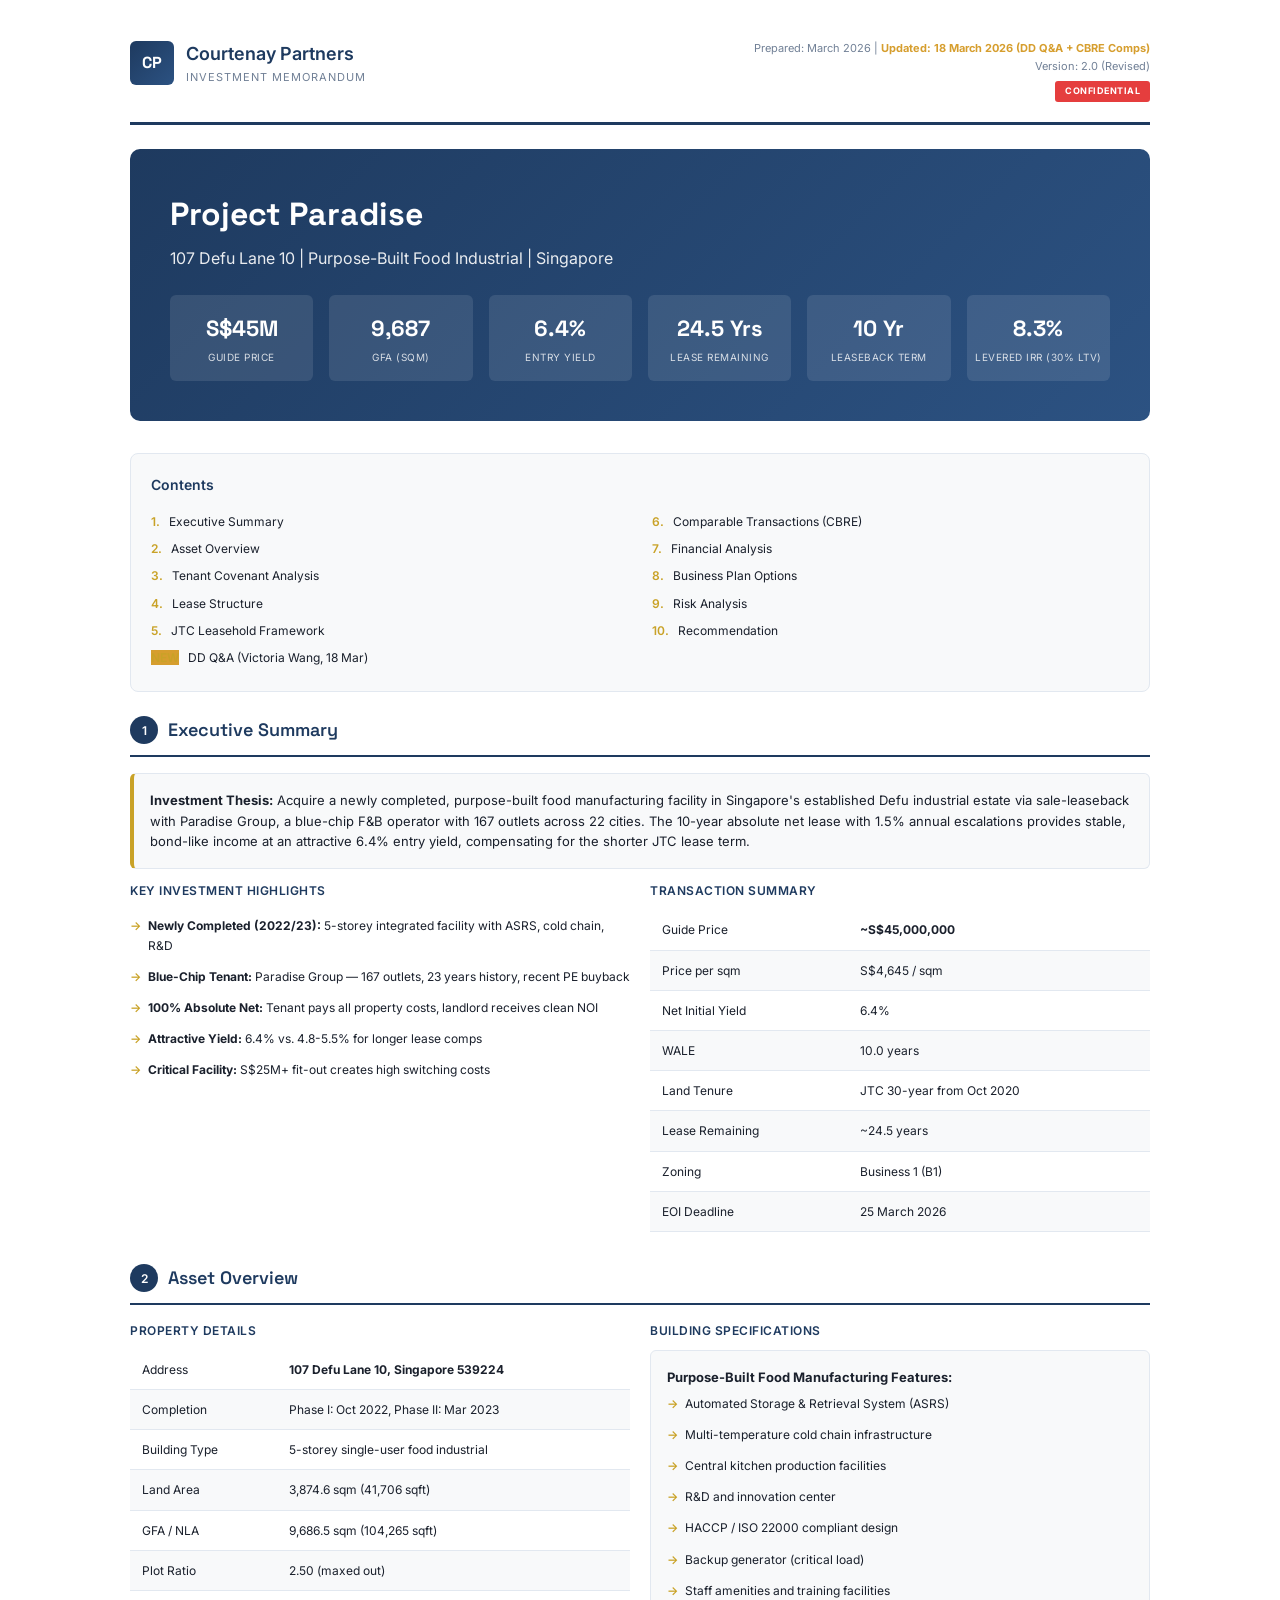
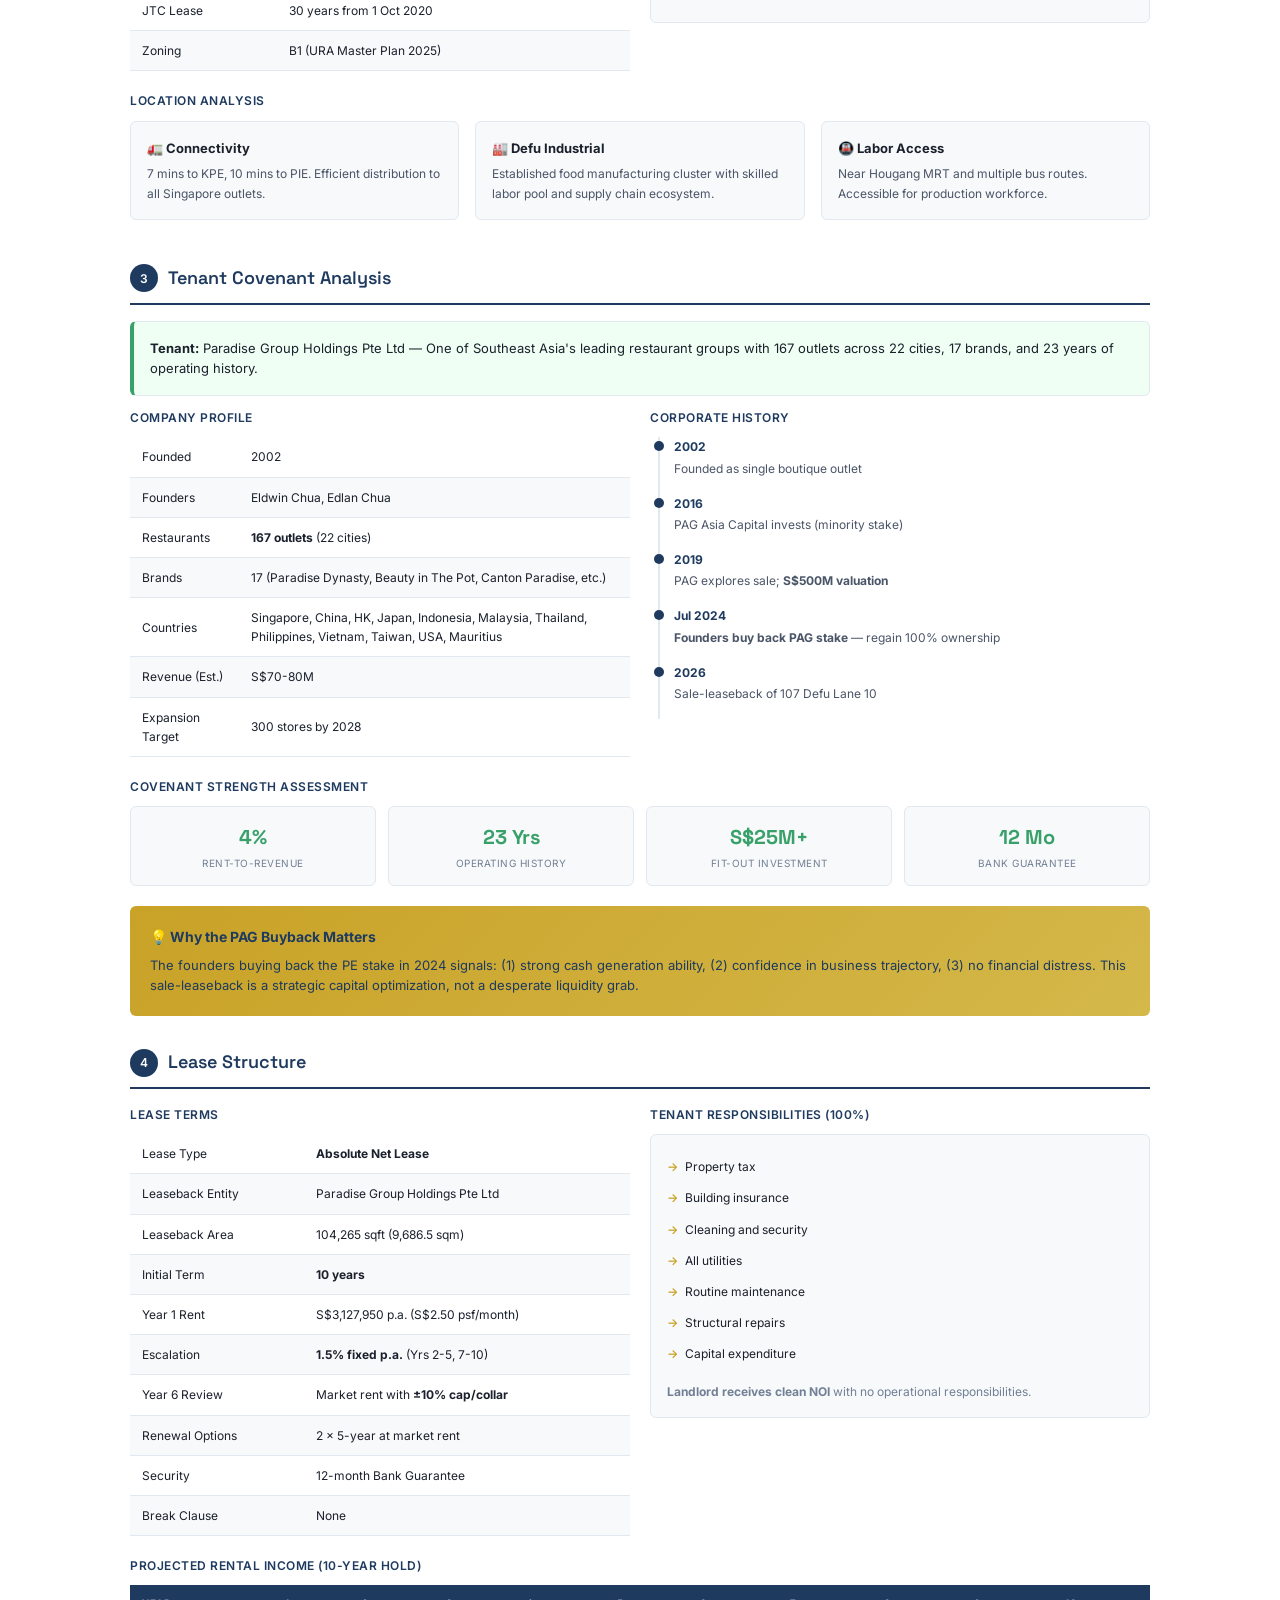
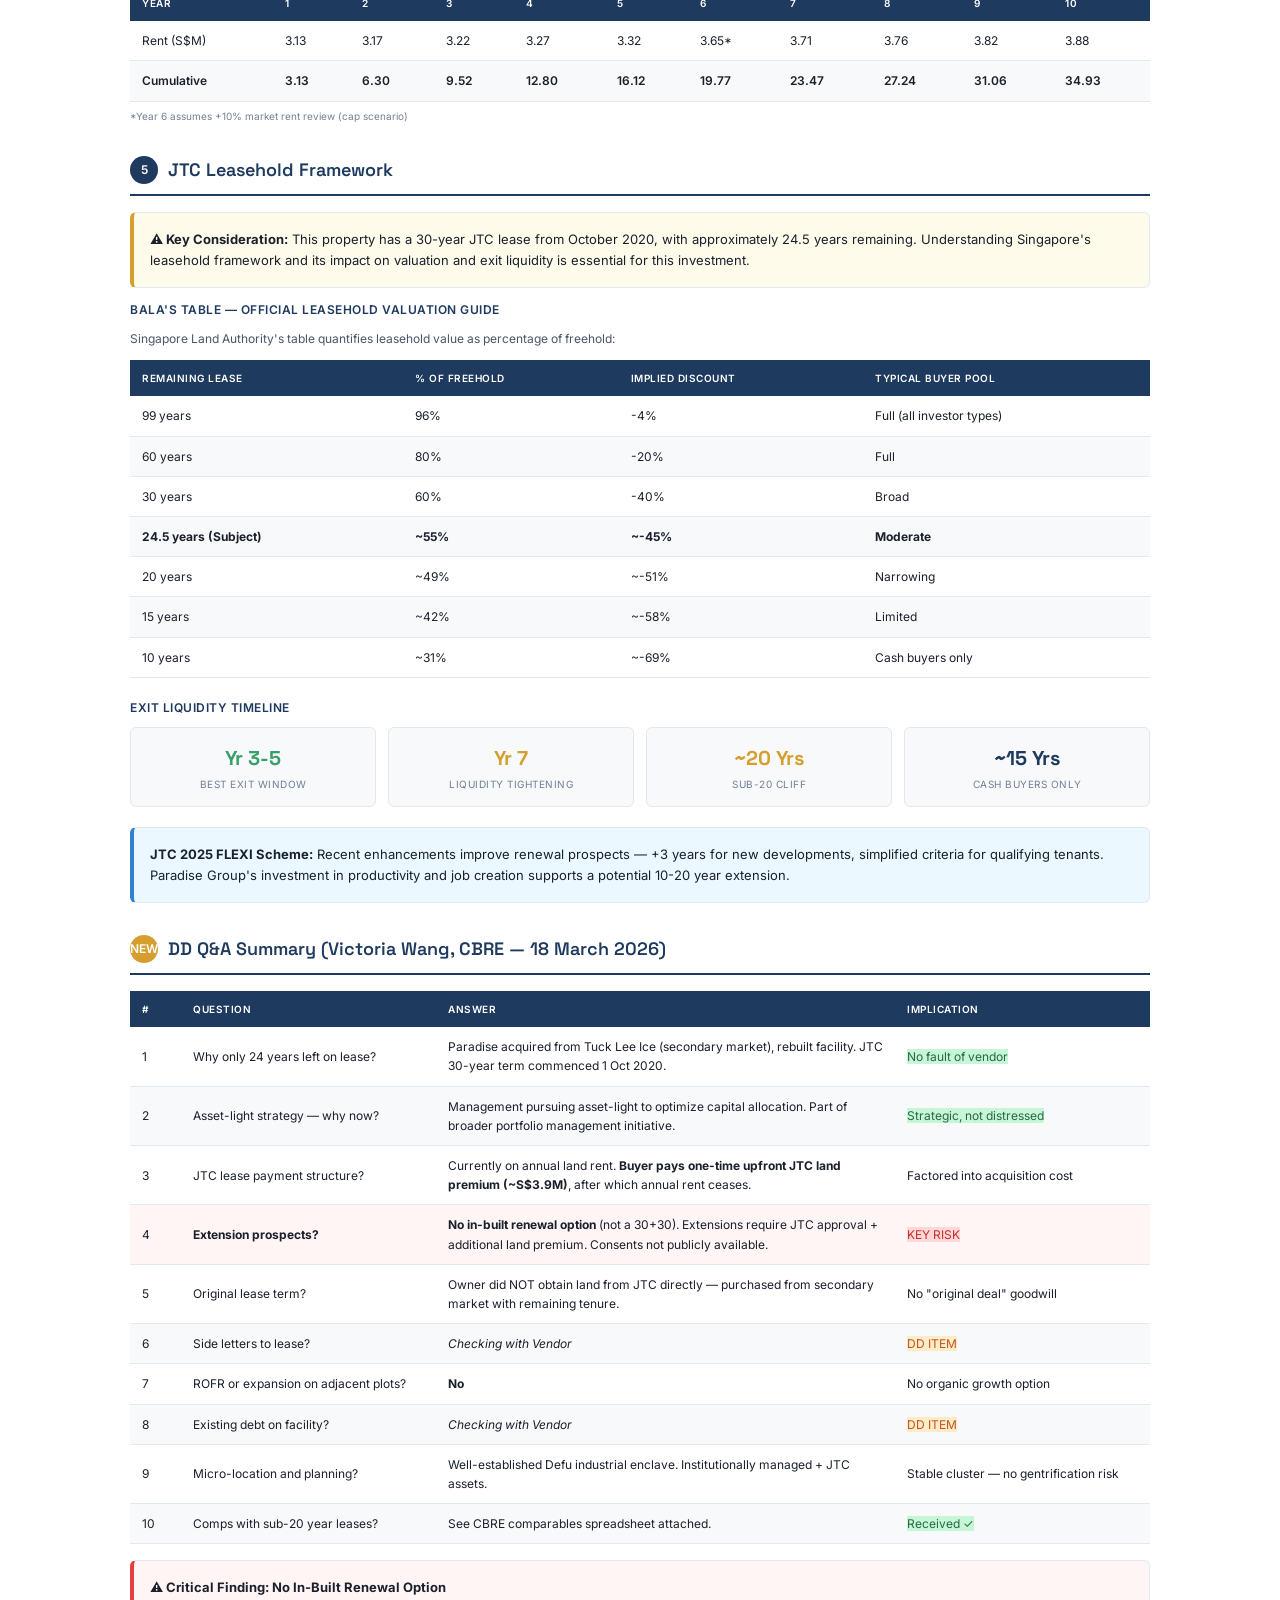
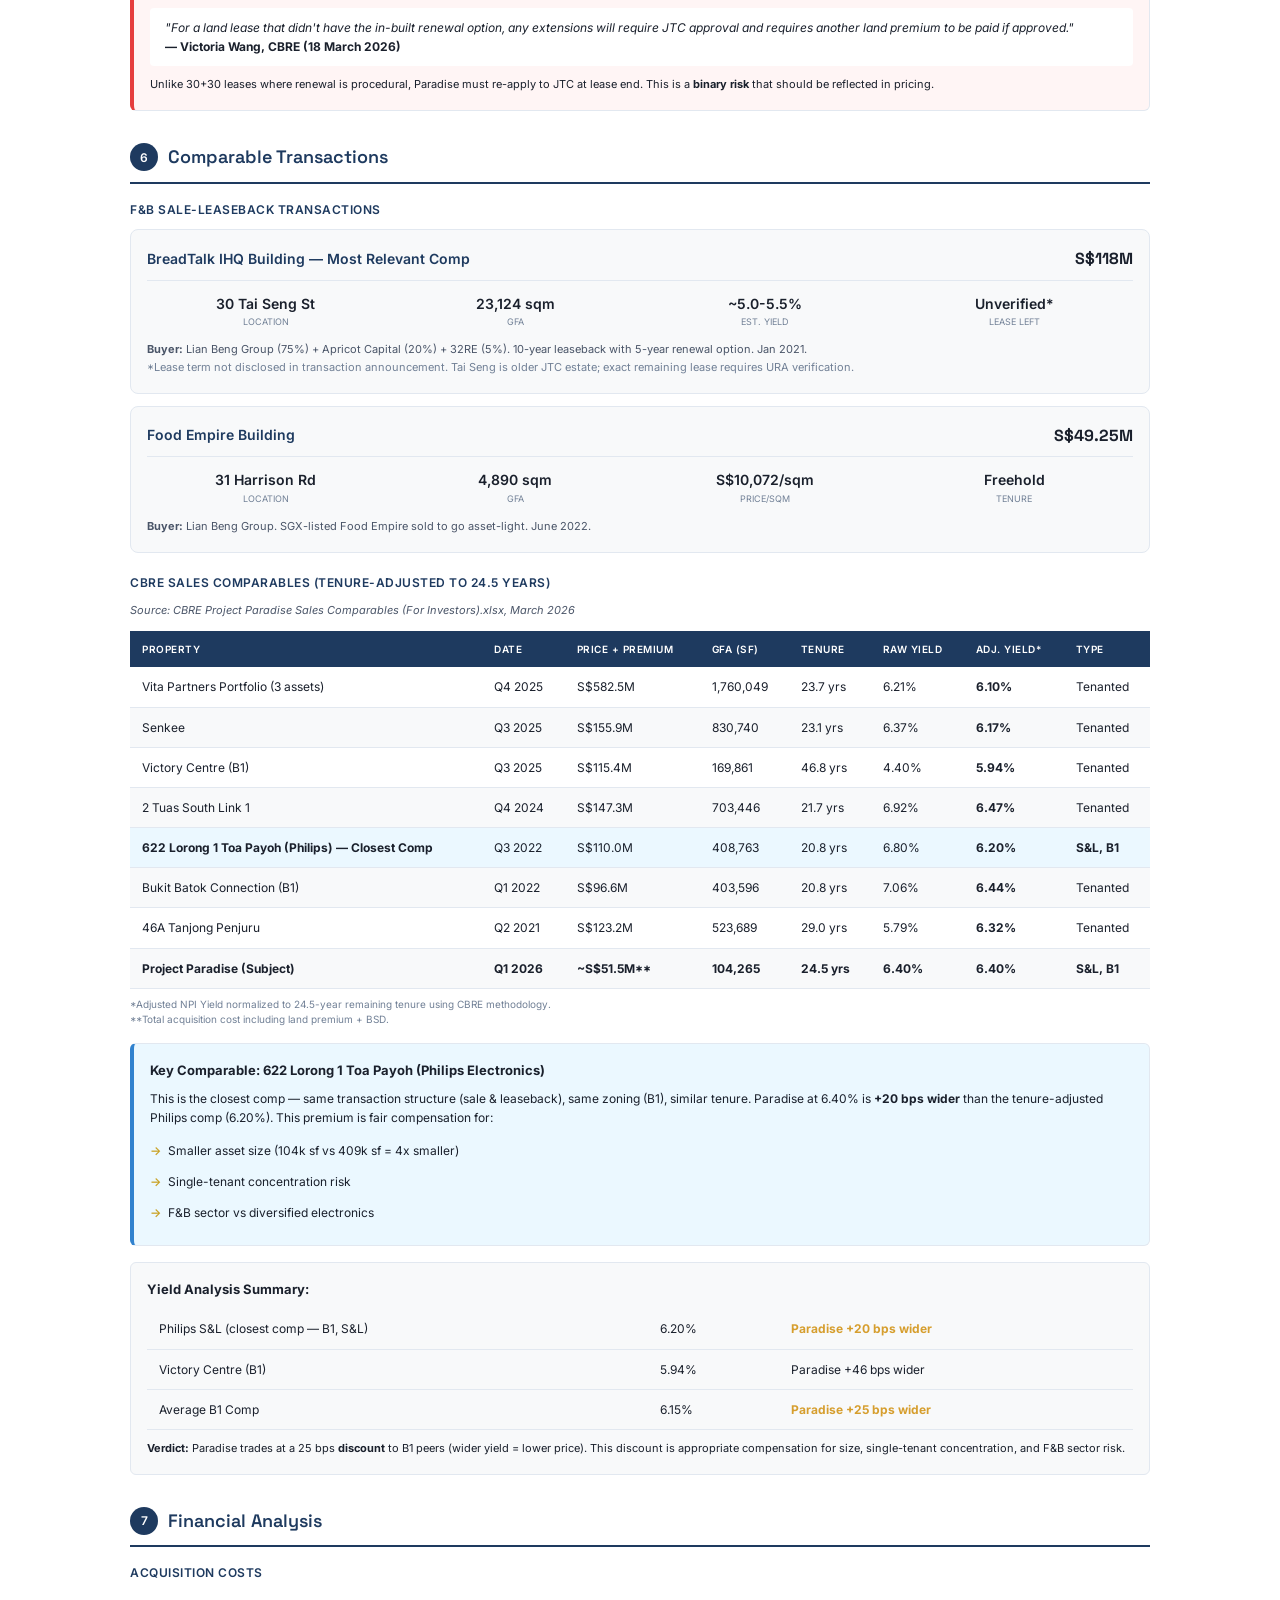
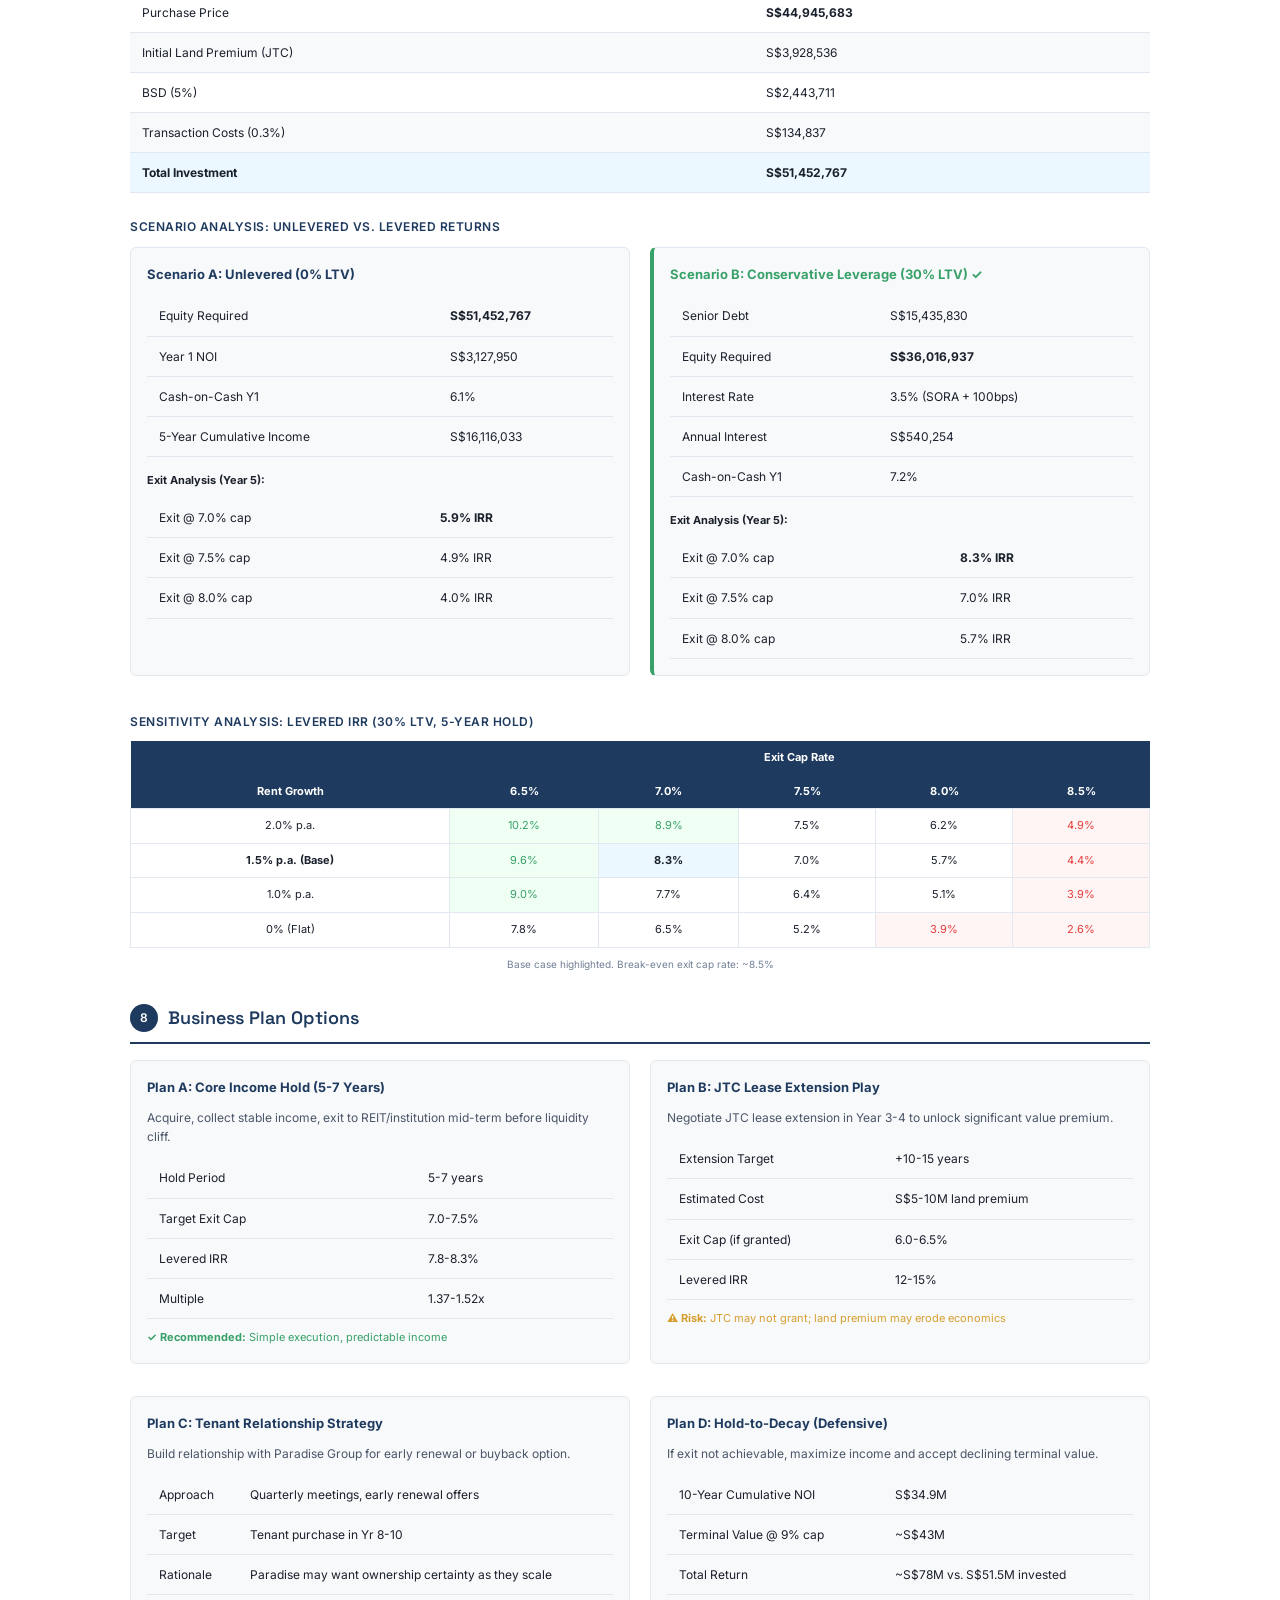
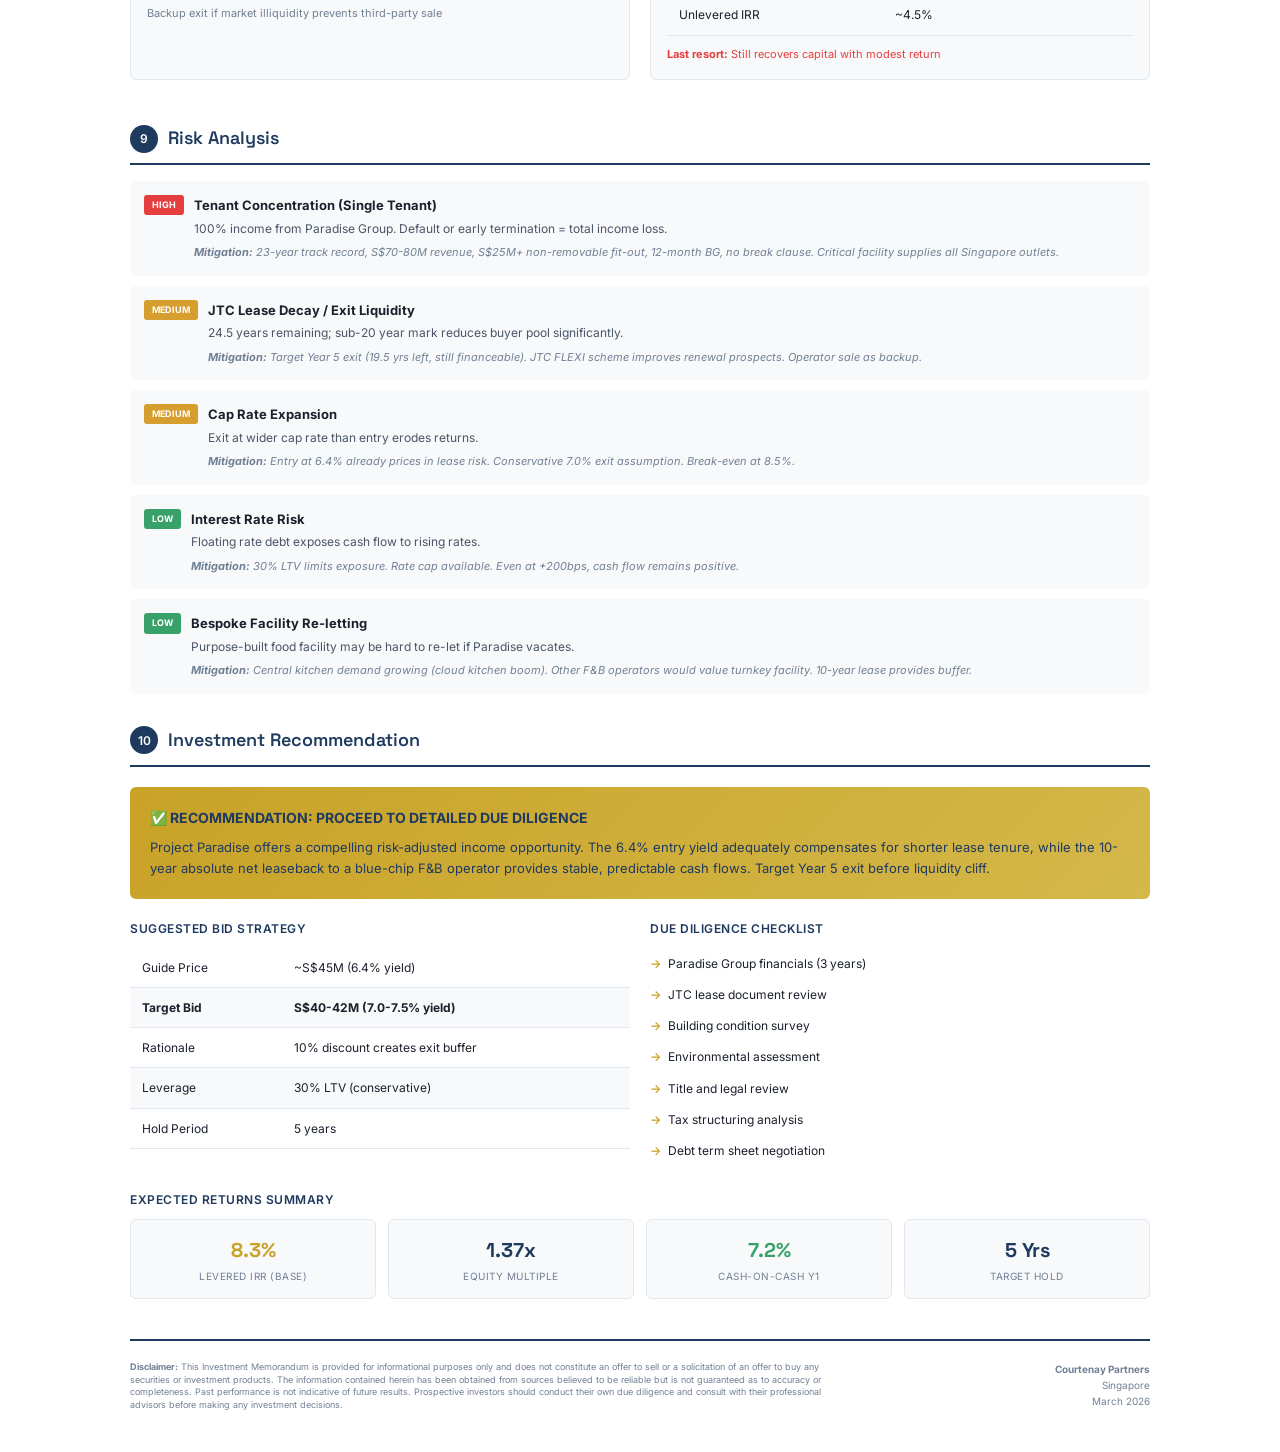
==== commit 3130e6fc: "Fix: wider yield = discount, not premium" ====
--- a/im-paradise.html
+++ b/im-paradise.html
@@ -960,7 +960,7 @@
                     <tr><td>Victory Centre (B1)</td><td>5.94%</td><td>Paradise +46 bps wider</td></tr>
                     <tr><td>Average B1 Comp</td><td>6.15%</td><td style="color: var(--warning);"><strong>Paradise +25 bps wider</strong></td></tr>
                 </table>
-                <p style="margin-top: 10px; font-size: 11px;"><strong>Verdict:</strong> Paradise trades at a 25 bps premium to B1 peers. This is appropriate given size, concentration, and sector factors.</p>
+                <p style="margin-top: 10px; font-size: 11px;"><strong>Verdict:</strong> Paradise trades at a 25 bps <strong>discount</strong> to B1 peers (wider yield = lower price). This discount is appropriate compensation for size, single-tenant concentration, and F&B sector risk.</p>
             </div>
         </section>
 
